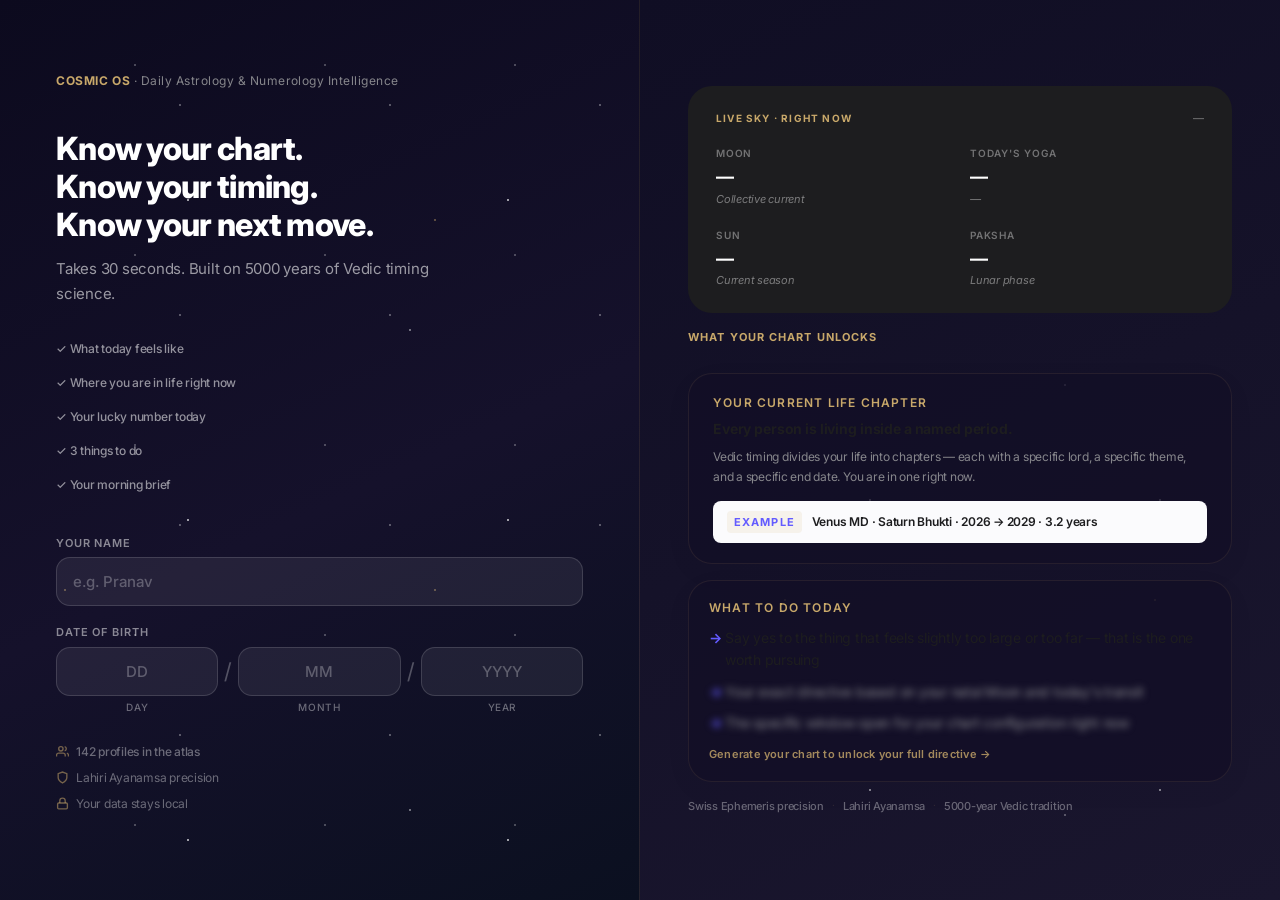
==== src/static/index.html @ 16f1bf0c "fix: KUA card fixed 280px width — prevents paragraph-driven expansion in Personality row Co-Authored" ====
<!DOCTYPE html>
<html lang="en">
<head>
    <meta charset="UTF-8">
    <meta name="viewport" content="width=device-width, initial-scale=1.0">
    <title>Cosmic OS — Vedic Intelligence</title>
    <link rel="stylesheet" href="style.css?v=7">
    <link rel="stylesheet" href="numerology-feedback.css?v=2">
    <link rel="stylesheet" href="onboarding_styles.css">
    <link href="https://fonts.googleapis.com/css2?family=Inter:wght@300;400;500;600;700;800&display=swap" rel="stylesheet">
</head>
<body>
    <!-- ── COSMIC PULSE TICKER (v2) ── -->
    <div id="cosmicPulseTicker" class="pulse-ticker hidden">
        <div class="ticker-content">
            <span class="ticker-label">Live Intelligence</span>
            <div class="ticker-bar-wrap">
                <div id="tickerProgress" class="ticker-progress" style="width: 0%"></div>
            </div>
            <span id="tickerVibe" class="ticker-vibe">Syncing...</span>
            <span class="ticker-dot">·</span>
            <span id="tickerHighlight" class="ticker-text">Loading cosmic transits...</span>
        </div>
    </div>


    <!-- ══════════════════════════════
         LANDING SCREEN
    ══════════════════════════════ -->
    <div id="landingScreen" class="landing-screen">

        <!-- Left: input panel -->
        <div class="landing-left">
            <div class="brand-mark">Cosmic OS <span class="brand-sub">· Daily Astrology & Numerology Intelligence</span></div>

            <h1 class="landing-h1">Know your chart.<br>Know your timing.<br>Know your next move.</h1>
            <p class="landing-sub">Takes 30 seconds. Built on 5000 years of Vedic timing science.</p>

            <!-- What you get -->
            <div class="feature-pills">
                <span class="pill">✓ What today feels like</span>
                <span class="pill">✓ Where you are in life right now</span>
                <span class="pill">✓ Your lucky number today</span>
                <span class="pill">✓ 3 things to do</span>
                <span class="pill">✓ Your morning brief</span>
            </div>

            <!-- Form -->
            <div class="input-stack">
                <div class="field-wrap">
                    <label class="field-label">Your name</label>
                    <input type="text" id="fullName" placeholder="e.g. Pranav" autocomplete="given-name">
                </div>

                <div class="field-wrap">
                    <label class="field-label">Date of birth</label>
                    <div class="dob-triple">
                        <div class="dob-part-wrap">
                            <input type="text" id="dobDD" class="dob-part" placeholder="DD" inputmode="numeric" maxlength="2" autocomplete="off">
                            <span class="dob-part-label">Day</span>
                        </div>
                        <span class="dob-sep">/</span>
                        <div class="dob-part-wrap">
                            <input type="text" id="dobMM" class="dob-part" placeholder="MM" inputmode="numeric" maxlength="2" autocomplete="off">
                            <span class="dob-part-label">Month</span>
                        </div>
                        <span class="dob-sep">/</span>
                        <div class="dob-part-wrap">
                            <input type="text" id="dobYYYY" class="dob-part dob-year" placeholder="YYYY" inputmode="numeric" maxlength="4" autocomplete="off">
                            <span class="dob-part-label">Year</span>
                        </div>
                    </div>
                    <input type="hidden" id="date">
                </div>

                <!-- Hidden until DOB entered -->
                <div id="precisionFields" class="hidden">
                    <div class="field-wrap">
                        <label class="field-label">Gender</label>
                        <div class="gender-toggle">
                            <button type="button" class="gender-btn active" id="genderMale" onclick="setGender('Male')">Male</button>
                            <button type="button" class="gender-btn" id="genderFemale" onclick="setGender('Female')">Female</button>
                        </div>
                        <input type="hidden" id="gender" value="Male">
                    </div>

                    <div class="field-wrap">
                        <label class="field-label">Birth city</label>
                        <input type="hidden" id="lat"><input type="hidden" id="lon"><input type="text" id="citySearch" placeholder="e.g. Mumbai, Delhi, Pune" autocomplete="off">
                        <div id="cityResults" class="city-dropdown hidden"></div>
                        
                    </div>

                    <div id="momentStep" class="moment-row">
                        <div class="field-wrap">
                            <label class="field-label">Time of birth</label>
                            <div class="dob-row">
                                <input type="text" id="timeHH" class="dob-part" placeholder="H" inputmode="numeric" maxlength="2" autocomplete="off">
                                <span class="dob-sep">:</span>
                                <input type="text" id="timeMM" class="dob-part" placeholder="MM" inputmode="numeric" maxlength="2" autocomplete="off">
                            </div>
                            <div id="ampmToggle" class="ampm-toggle hidden">
                                <button type="button" class="ampm-btn active" id="ampmAM" onclick="setAmPm('AM')">AM</button>
                                <button type="button" class="ampm-btn" id="ampmPM" onclick="setAmPm('PM')">PM</button>
                            </div>
                            <input type="hidden" id="time" value="12:00">
                            <span class="field-hint">Type hour → AM/PM appears</span>
                        </div>
                    </div>
                </div>

                <button id="generateBtn" class="cta-btn hidden">Generate My Chart →</button>
            </div>

            <div class="landing-trust">
                <span class="trust-item trust-proof">
                    <svg width="13" height="13" viewBox="0 0 24 24" fill="none" stroke="currentColor" stroke-width="2.5"><path d="M17 21v-2a4 4 0 0 0-4-4H5a4 4 0 0 0-4 4v2"/><circle cx="9" cy="7" r="4"/><path d="M23 21v-2a4 4 0 0 0-3-3.87"/><path d="M16 3.13a4 4 0 0 1 0 7.75"/></svg>
                    142 profiles in the atlas
                </span>
                <span class="trust-item">
                    <svg width="13" height="13" viewBox="0 0 24 24" fill="none" stroke="currentColor" stroke-width="2.5"><path d="M12 22s8-4 8-10V5l-8-3-8 3v7c0 6 8 10 8 10z"/></svg>
                    Lahiri Ayanamsa precision
                </span>
                <span class="trust-item">
                    <svg width="13" height="13" viewBox="0 0 24 24" fill="none" stroke="currentColor" stroke-width="2.5"><rect x="3" y="11" width="18" height="11" rx="2"/><path d="M7 11V7a5 5 0 0 1 10 0v4"/></svg>
                    Your data stays local
                </span>
            </div>
        </div>

        <!-- Right: live sky + depth preview -->
        <div class="landing-right">

            <!-- Live Sky Panel — fetched from /api/sky/today, no user input needed -->
            <div id="liveSkyPanel" class="live-sky-panel">
                <div class="live-sky-header">
                    <span class="live-sky-label">Live Sky · Right Now</span>
                    <span id="liveSkyDate" class="live-sky-date">—</span>
                </div>
                <div class="live-sky-grid">
                    <div class="sky-item">
                        <div class="sky-item-label">Moon</div>
                        <div id="skyMoon" class="sky-item-value">—</div>
                        <div class="sky-item-sub">Collective current</div>
                    </div>
                    <div class="sky-item">
                        <div class="sky-item-label">Today's Yoga</div>
                        <div id="skyYoga" class="sky-item-value">—</div>
                        <div id="skyTithi" class="sky-item-sub">—</div>
                    </div>
                    <div class="sky-item">
                        <div class="sky-item-label">Sun</div>
                        <div id="skySun" class="sky-item-value">—</div>
                        <div class="sky-item-sub">Current season</div>
                    </div>
                    <div class="sky-item">
                        <div class="sky-item-label">Paksha</div>
                        <div id="skyPaksha" class="sky-item-value">—</div>
                        <div class="sky-item-sub">Lunar phase</div>
                    </div>
                </div>
                <div id="skyRetroWrap" class="sky-retro hidden">
                    <div class="sky-retro-label">Retrograde</div>
                    <div id="skyRetroChips" class="sky-retro-chips"></div>
                </div>
            </div>

            <div class="preview-label">What your chart unlocks</div>

            <!-- Sun sign preview (revealed after date entered) -->
            <div id="sunSignPreview" class="preview-sun-card hidden"></div>

            <!-- Dasha timing urgency -->
            <div class="preview-dasha-card">
                <div class="mini-label">Your current life chapter</div>
                <div id="dashaCardTitle" class="preview-dasha-title">Every person is living inside a named period.</div>
                <p id="dashaCardBody" class="preview-dasha-body">Vedic timing divides your life into chapters — each with a specific lord, a specific theme, and a specific end date. You are in one right now.</p>
                <div id="dashaCardExample" class="preview-dasha-example">
                    <span class="dasha-ex-tag">Example</span>
                    <span class="dasha-ex-text">Venus MD · Saturn Bhukti · 2026 → 2029 · 3.2 years</span>
                </div>
                <div id="dashaCardPersonal" class="preview-dasha-personal hidden"></div>
            </div>

            <!-- What to do today teaser -->
            <div class="preview-actions-card">
                <div class="mini-label">What to do today</div>
                <ul class="preview-actions-list">
                    <li class="preview-action-item">Say yes to the thing that feels slightly too large or too far — that is the one worth pursuing</li>
                    <li class="preview-action-item blurred">Your exact directive based on your natal Moon and today's transit</li>
                    <li class="preview-action-item blurred">The specific window open for your chart configuration right now</li>
                </ul>
                <div class="preview-actions-cta">Generate your chart to unlock your full directive →</div>
            </div>

            <!-- Credential strip -->
            <div class="preview-cred-strip">
                <span class="cred-item">Swiss Ephemeris precision</span>
                <span class="cred-dot">·</span>
                <span class="cred-item">Lahiri Ayanamsa</span>
                <span class="cred-dot">·</span>
                <span class="cred-item">5000-year Vedic tradition</span>
            </div>
        </div>

        <!-- Hidden fields -->
        
        
        <input type="hidden" id="offset" value="5.5">
    </div>

    <!-- ══════════════════════════════
         RESULTS SCREEN
    ══════════════════════════════ -->
    <div id="resultsScreen" class="results-screen hidden">

    <header class="results-header">
            <div class="header-brand">Cosmic OS<span class="header-descriptor"> · Vedic Intelligence</span><span id="headerName" class="header-name-chip"></span></div>
            <nav class="tab-nav">
                <button class="tab-btn active" data-view="strategic">Today</button>
                <button class="tab-btn" data-view="technical">Full Chart</button>
                <button class="tab-btn" data-view="numerology">Numbers</button>
            </nav>
            <div class="header-right">
                <span id="headerAuthBadge" class="connected-badge hidden">
                    <svg width="12" height="12" viewBox="0 0 24 24" fill="none" stroke="currentColor" stroke-width="2.5"><polyline points="20 6 9 17 4 12"/></svg>
                    Calendar
                </span>
                <div id="authLinks" class="auth-links">
                    <a href="/auth/google/login" id="headerGoogleLink" class="auth-btn-signin">
                        <svg width="14" height="14" viewBox="0 0 24 24" fill="none" stroke="currentColor" stroke-width="2"><path d="M20 21v-2a4 4 0 0 0-4-4H8a4 4 0 0 0-4 4v2"/><circle cx="12" cy="7" r="4"/></svg>
                        Sign In
                    </a>
                </div>
                <a href="/auth/logout" id="headerLogoutBtn" class="auth-btn-signin hidden">Sign Out</a>
                  <button id="sessionResetBtn" class="auth-btn-minimal hidden" onclick="resetSession()">Clear Session</button>
                <button id="editDetailsBtn" class="auth-btn-minimal" onclick="editDetails()">Edit details</button>
                
                  <a href="/api/v2/share/cosmic-id.svg" download="Cosmic_ID.svg" class="share-btn" style="text-decoration:none; display:inline-flex; background:var(--cta); color:#fff; border-color:var(--cta);" title="Download Cosmic ID">
                      <svg width="13" height="13" viewBox="0 0 24 24" fill="none" stroke="currentColor" stroke-width="2.5"><path d="M21 15v4a2 2 0 0 1-2 2H5a2 2 0 0 1-2-2v-4"/><polyline points="7 10 12 15 17 10"/><line x1="12" y1="15" x2="12" y2="3"/></svg>
                      Cosmic ID
                  </a>
                  <button id="shareReadingBtn" class="share-btn" title="Share my reading">
                    <svg width="13" height="13" viewBox="0 0 24 24" fill="none" stroke="currentColor" stroke-width="2.5"><circle cx="18" cy="5" r="3"/><circle cx="6" cy="12" r="3"/><circle cx="18" cy="19" r="3"/><line x1="8.59" y1="13.51" x2="15.42" y2="17.49"/><line x1="15.41" y1="6.51" x2="8.59" y2="10.49"/></svg>
                    Share
                </button>
                <button id="langToggleBtn" class="lang-toggle-btn" onclick="toggleLanguage()" title="Switch to Hindi">EN | हिं</button>
                <button onclick="window.print()" class="pdf-btn-inline" title="Save as PDF">⬇ PDF</button>
            </div>
        </header>

        <!-- STRATEGIC VIEW -->
        <div id="strategicView" class="view-panel">
            <div class="panel-inner">

                <!-- GRAND SYNTHESIS — full picture in one card -->
                <div id="grandSynthesisCard" class="grand-synthesis hidden">
                    <div class="synthesis-eyebrow">Your Complete Picture</div>
                    <div id="synthesisText" class="synthesis-text">—</div>
                    <div id="synthesisChips" class="synthesis-chips"></div>
                </div>

                <!-- TODAY IN ONE LINE -->
                <div id="tldrCard" class="tldr-card hidden">
                    <div class="tldr-eyebrow">Today in one line</div>
                    <div id="tldrLine" class="tldr-line">—</div>
                    <div class="tldr-chips">
                        <span class="tldr-chip">Lucky number: <strong id="tldrLucky">—</strong></span>
                        <span class="tldr-chip">Best move: <strong id="tldrMove">—</strong></span>
                        <span class="tldr-chip">Window: <strong id="tldrWindow">—</strong></span>
                    </div>
                </div>

                <div class="hero-card">
                    <div id="luckyNumberBadge" class="lucky-number-badge hidden">
                        Lucky Number <span id="luckyNumberValue">—</span>
                    </div>
                    <div class="hero-card-label">Today's Theme</div>
                    <div id="dailyTheme" class="hero-card-title">—</div>
                    <div id="energySignature" class="hero-card-sign">—</div>
                    <p id="upliftNarrative" class="hero-card-body"></p>
                    <div id="nakshatraStrip" class="nakshatra-strip hidden">
                        <span class="nak-label">Birth Nakshatra <span class="qmark" data-tooltip="One of 27 lunar mansions in Vedic astrology. Your birth Nakshatra reveals deeper personality traits, a ruling deity, and specific themes your soul is here to work with.">?</span></span>
                        <span id="nakshatraName" class="nak-name"></span>
                        <span id="nakshatraMeta" class="nak-meta"></span>
                    </div>
                    <div id="panchangaStrip" class="panchanga-strip hidden">
                        <span class="panch-item"><span class="panch-label">Tithi <span class="qmark" data-tooltip="The lunar day in the Hindu calendar — one of 30 phases of the Moon's cycle. Each Tithi has a quality (auspicious, neutral, challenging) that affects the energy of activities done on that day.">?</span></span><span id="tithiName" class="panch-value"></span></span>
                        <span class="panch-dot">·</span>
                        <span class="panch-item"><span class="panch-label">Yoga <span class="qmark" data-tooltip="A daily combination formed by the Sun and Moon's combined longitude. 27 Yogas cycle through, each with a name and quality that influences the overall flavor of a day.">?</span></span><span id="yogaName" class="panch-value"></span></span>
                    </div>
                </div>

                <!-- High-Stakes Calendar Alert Banner -->
                <div id="highStakesBanner" class="hidden">
                    <div class="alert-banner high-risk-bg" style="border-radius:12px; border:1px solid #fecaca; margin-bottom:0">
                        <span class="banner-icon">⚡</span>
                        <div class="banner-content">
                            <div style="font-weight:700; font-size:14px; margin-bottom:4px" id="stakeBannerEvent">—</div>
                            <div style="font-size:12px; opacity:0.8" id="stakeBannerReason">—</div>
                        </div>
                        <div style="text-align:right; min-width:120px">
                            <div class="banner-action">High-Stakes</div>
                            <div style="font-size:11px; margin-top:4px" id="stakeBannerAction">—</div>
                        </div>
                    </div>
                </div>

                <!-- Morning Brief + Timing: side-by-side on desktop -->
                <div class="brief-timing-row">
                    <div id="morningBriefSection" class="hidden">
                        <div class="section-title" style="display:flex; justify-content:space-between; align-items:center;">
                            Today · Your Morning Brief
                            <span class="cal-link" onclick="window.open('/api/calendar/feed')" style="font-size: 0.7rem; cursor: pointer; color: var(--cta); font-weight: 500; font-weight:400; border-left:none; padding-left:0;">Sync to Calendar</span>
                        </div>
                        <div class="card brief-card" id="morningBriefCard"></div>
                    </div>

                    <div class="timing-col">
                        <!-- LUCKY WINDOWS (v2) -->
                        <div id="luckyWindowsSection" class="hidden">
                            <div class="section-title">This Week · Best Days to Act</div>
                            <div class="card lucky-card">
                                <div id="luckyWindowsGrid" class="lucky-grid"></div>
                                <div class="lucky-legend">
                                    <span class="leg-item"><span class="dot peak"></span> Peak Momentum</span>
                                    <span class="leg-item"><span class="dot good"></span> Favorable</span>
                                    <span class="leg-item"><span class="dot neut"></span> Neutral</span>
                                </div>
                            </div>
                        </div>

                        <!-- Business Timing Advisor -->
                        <div id="timingAdvisorSection" class="hidden">
                            <div class="section-title">This Week · When to Act</div>
                            <div class="card" id="timingOverviewCard"></div>
                        </div>
                    </div>
                </div>

                <!-- Timing action cards — full width always -->
                <div id="timingActionsGrid" class="timing-grid"></div>

                <div class="section-title">Today · Your Directives</div>
                <div class="two-col">
                    <div id="superpowerList" class="card"></div>
                    <div class="card">
                        <div class="card-label">Today's directive</div>
                        <p id="operationalPointer" class="directive-text"></p>
                        <div id="dailyActionsWrap" class="daily-actions-wrap hidden">
                            <div class="actions-label">What to do today</div>
                            <ul id="dailyActionsList" class="actions-list"></ul>
                        </div>
                    </div>
                </div>

                <div class="section-title">Life Timing · Strategic Chapter <span class="qmark tip-left" data-tooltip="Vedic Chronology (Major Chapter) spanning 6–20 years. Sub-period (Sub-Chapter) fine-tunes the operational focus. You are always under the simultaneous influence of both cycles.">?</span></div>
                <div class="card pulse-card">
                    <div class="card-label">Life Cycle · Timing Intelligence</div>
                    <div class="pulse-row">
                        <div>
                            <div id="activeDasha" class="dasha-pill"></div>
                            <div id="pulseFocus" class="pulse-focus"></div>
                        </div>
                        <div class="pulse-right">
                            <div class="kpi-label">Current focus</div>
                            <div id="targetKpi" class="kpi-value"></div>
                        </div>
                    </div>
                    <p id="pulseStrategy" class="pulse-strategy"></p>
                </div>

                <div id="cosmicScheduleSection" class="hidden">
                    <div class="section-title">Calendar · Performance Alerts</div>
                    <div id="alertList"></div>
                </div>

                <!-- REMEDIES & PROGRESS (v2) -->
                <div id="remediesSection" class="hidden">
                    <div class="section-title">Strategic Remedies & Progress Signals</div>
                    <div id="remediesGrid" class="remedies-grid"></div>
                </div>

            </div>
        </div>

    <!-- TECHNICAL VIEW -->
    <div id="technicalView" class="view-panel hidden">
        <div class="panel-inner tech-layout">

            <div class="tech-left">
                <div class="card">
                    <div class="card-label">Birth Chart · Kundali <span class="qmark" data-tooltip="Static celestial topology at birth. Houses represent operational domains (Career, Asset-accumulation, Health); Planets represent focused psychological archetypes.">?</span></div>
                    <div class="card-hint">Static celestial topology at birth. Signs modulate planetary expression; Houses define the theatre of action. Tap sign for interpretation.</div>
                    <div id="kundaliChart"></div>
                    <div class="kundali-legend">
                        <span>Su = Sun</span><span>Mo = Moon</span><span>Ma = Mars</span>
                        <span>Me = Mercury</span><span>Ju = Jupiter</span><span>Ve = Venus</span>
                        <span>Sa = Saturn</span><span>Ra = Rahu</span><span>Ke = Ketu</span>
                        <span>Lg = Rising <span class="qmark tip-right" data-tooltip="The zodiac sign rising on the eastern horizon at birth. Governs the primary identity-matrix and physical battery.">?</span></span>
                    </div>
                </div>
                <!-- Chart overview — always visible, no click needed -->
                <div class="card chart-overview-card hidden" id="chartOverviewCard">
                    <div class="card-label">Chart At a Glance</div>
                    <div id="chartOverviewContent"></div>
                </div>

            </div>

            <div class="tech-right">
                <div class="card">
                    <div class="card-label">Life Chapters — Strategic Timeline <span class="qmark tip-left" data-tooltip="Vedic Chronology (Major Chapters) spanning 6–20 years. Sub-periods (Sub-Chapters) modulate the primary energy. Tap to audit sub-cycles.">?</span></div>
                    <div class="card-hint">Vedic Chronology (Major Chapters) spanning 6–20 years. Sub-periods (Sub-Chapters) modulate the primary energy. Tap to audit sub-cycles.</div>
                    <div id="dashaTimeline"></div>
                </div>
            </div>

        </div>

        <!-- Planetary Positions + Planet Reading — full-width row below Kundali & Life Chapters -->
        <div class="tech-planet-row">
            <div class="card">
                <div class="card-label">Planetary Positions <span class="qmark" data-tooltip="Tap any planet to read its personalised interpretation. Each planet occupies a zodiac sign and a house — the combination shapes a specific area of your life.">?</span></div>
                <div class="card-hint">Tap any planet for its reading</div>
                <div id="planetGrid"></div>
            </div>
            <!-- Interpretation — updates on planet tap -->
            <div class="card interp-card" id="interpCard">
                <div class="card-label">Planet Reading <span style="font-size:10px;font-weight:400;color:var(--cta);text-transform:none;letter-spacing:0">← tap any planet above</span></div>
                <div id="techInterpretation" class="interp-placeholder">
                    Tap any planet in the grid above to see its personalised reading here.
                </div>
            </div>
        </div>

        <!-- ADVANCED ANALYSIS SECTION -->
        <div class="adv-section">
            <div class="section-title" style="margin-bottom:16px">Advanced Analysis</div>

            <!-- Yogas -->
            <div class="adv-block">
                <div class="adv-block-label">Active Yogas <span class="qmark" data-tooltip="Rare planetary combinations that give you a specific life edge — present from birth and permanent.">?</span></div>
                <div class="adv-block-hint">A Yoga is a rare planetary combination in your birth chart — like a natural talent, a stroke of luck in a specific area, or a recurring life theme. These are yours for life.</div>
                <div id="yogaCards" class="yoga-grid"></div>
            </div>

            <!-- Sade Sati + Mangal Dosha row -->
            <div class="adv-duo-row">
                <div class="card adv-condition-card">
                    <div class="card-label">Sade Sati <span class="qmark" data-tooltip="Is Saturn transiting your natal Moon? Check your status — active or not active — below.">?</span></div>
                    <div class="card-hint">A 7.5-year Saturn transit over your Moon sign — a period of pressure, restructuring, and ultimately growth. Not a curse; a crucible. Three phases: approach, peak, departure. Each phase has distinct remedies.</div>
                    <div id="sadeSatiCard"></div>
                </div>
                <div class="card adv-condition-card">
                    <div class="card-label">Mangal Dosha <span class="qmark" data-tooltip="Mars in specific houses creates heightened intensity in relationships and drive. Check if it applies to you.">?</span></div>
                    <div class="card-hint">Mars placed in houses 1, 2, 4, 7, 8, or 12 creates extra intensity in relationships and drive. Not a curse — when channelled correctly, it is a force multiplier. Cancellations apply in many charts.</div>
                    <div id="mangalDoshaCard"></div>
                </div>
            </div>

            <!-- Ashtakavarga -->
            <div class="adv-block">
                <div class="adv-block-label">Sarvashtakavarga — House Strength <span class="qmark" data-tooltip="A score (0–8) showing how much planetary support each of your 12 life houses receives. Tap a house to see what it means for you.">?</span></div>
                <div class="adv-block-hint">Your life is divided into 12 houses (career, relationships, health, wealth…). Each house gets a score 0–8 based on how many planets support it. <strong>6+ = Strong</strong> · 4–5 = Moderate · 0–3 = Weak. Most people have only 2–3 strong houses — that's normal. <strong>Tap any house cell</strong> to see exactly what the score means for your life and what to do about it.</div>
                <div id="ashtakavargaGrid" class="ashtak-grid"></div>
                <div id="ashtakNarrative" class="ashtak-narrative" style="display:none"></div>
                <div id="ashtakHouseDetail" class="ashtak-house-detail" style="display:none"></div>
            </div>

            <!-- Divisional Charts row -->
            <div class="adv-duo-row">
                <div class="card adv-condition-card">
                    <div class="card-label">D-9 · Navamsa <span class="card-tag-hint">Marriage &amp; Dharma</span> <span class="qmark" data-tooltip="Your soul chart — shows who you are at a deeper level, especially how you show up in relationships and dharma after your late 20s.">?</span></div>
                    <div class="card-hint">Each row shows where a planet sits in your Soul chart (D-9) and where it sat at birth (← Birth). A planet that shifted signs reveals how that area of life has evolved beyond your natal programming. The summary below the table is your personalized interpretation.</div>
                    <div id="navamsaCard"></div>
                </div>
                <div class="card adv-condition-card">
                    <div class="card-label">D-10 · Dasamsa <span class="card-tag-hint">Career &amp; Public Life</span> <span class="qmark" data-tooltip="Your career chart — shows the professional fields and public trajectory most aligned to your soul's purpose.">?</span></div>
                    <div class="card-hint">Each row shows where a planet sits in your Career chart (D-10) and where it sat at birth (← Birth). The shift in sign reveals how your professional expression has evolved. The summary below is your career interpretation.</div>
                    <div id="dasamsaCard"></div>
                </div>
            </div>

            <!-- Varshaphal -->
            <div class="adv-block">
                <div class="adv-block-label">Varshaphal · Solar Return <span class="qmark" data-tooltip="Your annual cosmic reset — a new chapter begins each year on your birthday when the Sun returns to its birth position.">?</span></div>
                <div class="adv-block-hint">Every year on your birthday, the Sun returns to its exact birth position — resetting the annual clock. The planetary setup at that moment sets the theme for the entire year ahead. The table below shows the year's planetary positions, lagna, and the dominant theme your year carries.</div>
                <div class="card" id="varshaphalCard"></div>
            </div>

        </div><!-- /adv-section -->

    </div>

    <!-- NUMEROLOGY VIEW -->
    <div id="numerologyView" class="view-panel hidden">
        <div class="panel-inner">

            <!-- Loading state -->
            <div id="jyLoadingState" class="jy-loading hidden">Computing your numerology profile…</div>
            <div id="jyNameRequired" class="jy-loading hidden" style="color:var(--accent)">
                Enter your name via <strong>Edit details</strong> to see your numerology profile.
            </div>

            <!-- Profile panel (auto-loads from birth details) -->
            <div id="jyProfilePanel" class="hidden">

                <!-- Numerology synthesis -->
                <div id="numSynthesisCard" class="num-synthesis hidden">
                    <div class="num-synthesis-eyebrow">Your Numbers Together</div>
                    <div id="numSynthesisText" class="num-synthesis-text">—</div>
                </div>

                <!-- Name + DOB header -->
                <div class="jy-profile-header">
                    <div class="jy-profile-name" id="jyName">—</div>
                    <div class="jy-profile-meta" id="jyMeta">—</div>
                </div>

                <!-- ── GROUP 1: Core Identity ── -->
                <div class="num-group">
                    <div class="section-title">Core Identity <span class="qmark" data-tooltip="Your foundational numbers, calculated from your birth date. They define your natural personality, instinctive drive, and the opportunities that gravitate toward you.">?</span></div>
                    <div class="section-desc">Who you are and what drives you — your most consistent, unchanging qualities.</div>
                    <div class="num-pair">
                        <div class="jy-num-card">
                            <div class="jy-num-label">Driver (Mulank) <span class="qmark" data-tooltip="Calculated from your birth day alone. Shapes your natural personality, instinctive reactions, and the energy you lead with in any situation.">?</span></div>
                            <div class="jy-num-value" id="jyMulank">—</div>
                        </div>
                        <div class="jy-num-card">
                            <div class="jy-num-label">Conductor (Bhagyank) <span class="qmark" data-tooltip="Calculated from your full birth date (DD+MM+YYYY). Governs your life path, destiny, and the kind of opportunities that naturally find you.">?</span></div>
                            <div class="jy-num-value" id="jyBhagyank">—</div>
                        </div>
                    </div>
                    <!-- Luck Numbers -->
                    <div class="section-title" style="margin-top:24px">Your Luck Numbers <span class="qmark" data-tooltip="Numbers that carry the least resistance for you in the material world. When these digits appear in dates, addresses, phone numbers, or tokens — the cosmic friction is at its lowest.">?</span></div>
                    <div class="section-desc">Your cosmic shortcuts — digits where material resistance is lowest.</div>
                    <div id="lotterySection" class="lottery-card-new" style="margin-top:8px">
                        <div class="lottery-grid-new" id="lotteryGrid"><!-- JS Injected --></div>
                    </div>
                </div>

                <!-- ── GROUP 2: Personality & Compatibility ── -->
                <div class="num-group">
                    <div class="section-title">Personality &amp; Compatibility</div>
                    <div class="section-desc">How you relate to others and the energy you carry in social and professional settings.</div>
                    <div class="jy-mid-row">
                        <!-- KUA Number -->
                        <div class="card jy-loshu-card" style="flex:0 0 280px; min-width:0; max-width:280px">
                            <div class="card-label">KUA Number <span class="qmark" data-tooltip="A Feng Shui number from your birth year and gender. Tells you your best directions for sleeping, working, and facing — and which people energies complement yours.">?</span></div>
                            <div class="jy-num-value" id="jyKua" style="font-size:36px; margin:12px 0">—</div>
                            <div id="jyKuaDesc" style="font-size:12px;line-height:1.55;color:rgba(255,255,255,0.65);margin-top:4px"></div>
                        </div>
                        <!-- DC Profile -->
                        <div class="card jy-dc-card">
                            <div class="card-label">Driver~Conductor Profile <span class="qmark" data-tooltip="The unique profile formed by your Driver + Conductor combination. Out of 81 possible profiles, each has a distinct mode, strengths, challenges, and best-fit industries.">?</span></div>
                            <div class="jy-dc-compat">
                                <span id="jyDcLabel">—</span>
                                <span class="jy-compat-badge" id="jyCompatBadge">—%</span>
                            </div>
                            <div class="jy-dc-mode" id="jyDcMode">—</div>
                            <div class="jy-dc-section-title">Industries</div>
                            <div class="jy-dc-industries" id="jyDcIndustries">—</div>
                            <div class="jy-dc-cols">
                                <div>
                                    <div class="jy-dc-section-title pros">Strengths</div>
                                    <ul class="jy-dc-list" id="jyDcPros"></ul>
                                </div>
                                <div>
                                    <div class="jy-dc-section-title cons">Challenges</div>
                                    <ul class="jy-dc-list" id="jyDcCons"></ul>
                                </div>
                            </div>
                            <button class="compat-discover-btn" onclick="document.getElementById('compatSection').scrollIntoView({behavior:'smooth'}); document.getElementById('compatSection').classList.add('compat-highlight')">
                                Compare your energy with a partner or colleague →
                            </button>
                        </div>
                    </div>
                </div>

                <!-- ── GROUP 3: Life Grid ── -->
                <div class="num-group">
                    <div class="section-title">Life Grid <span class="qmark" data-tooltip="A 3×3 magic square from ancient Chinese numerology. Each cell (1–9) maps a life domain: mental strength, relationships, creativity, discipline. Missing numbers show gaps; repeating numbers show excess.">?</span></div>
                    <div class="section-desc">A 9-cell map of your strengths and missing energies, derived from your birth digits.</div>
                    <div class="card jy-loshu-card">
                        <div class="card-label">Lo Shu Grid <span class="qmark tip-right" data-tooltip="Fill each cell with how many times that digit appears in your birth date. Missing cells (shaded) indicate life areas needing attention. Repeated cells are your natural strengths.">?</span></div>
                        <table class="jy-loshu-table" id="jyLoShuTable">
                            <tbody>
                                <tr><td></td><td></td><td></td></tr>
                                <tr><td></td><td></td><td></td></tr>
                                <tr><td></td><td></td><td></td></tr>
                            </tbody>
                        </table>
                        <div class="jy-missing-line">Missing: <span id="jyMissingNums">—</span></div>
                        <div class="jy-loshu-legend">× = times digit appears in date of birth · shaded = absent</div>
                    </div>
                    <!-- Missing Number Remedies -->
                    <div id="jyRemediesSection" class="jy-remedies-section">
                        <div class="jy-section-heading">Missing Number Remedies</div>
                        <div class="jy-remedies-row" id="jyRemediesRow"></div>
                    </div>
                </div>

                <!-- ── GROUP 4: Name Influence ── -->
                <div class="num-group">
                    <div class="section-title">Name Influence <span class="qmark" data-tooltip="Your name carries its own numerical vibration that either amplifies or softens your birth numbers. Namank is your expression number; Gift Number is the unreduced total of all name letters.">?</span></div>
                    <div class="section-desc">What your name adds or subtracts from your core number energy.</div>
                    <div class="num-pair">
                        <div class="jy-num-card">
                            <div class="jy-num-label">Name (Namank) <span class="qmark" data-tooltip="The numerological value of your full name, reduced to a single digit. Reveals how others perceive you and the energy your name projects into the world.">?</span></div>
                            <div class="jy-num-value" id="jyNamank">—</div>
                        </div>
                        <div class="jy-num-card">
                            <div class="jy-num-label">Gift Number <span class="qmark" data-tooltip="The unreduced sum of all letters in your full name. Master numbers (11, 22, 33) are kept as-is. Reveals a latent talent or amplified energy that isn't immediately obvious.">?</span></div>
                            <div class="jy-num-value" id="jyGift">—</div>
                            <div id="jyGiftHint"></div>
                            <div class="jy-num-sub">Sum of all name letters before reduction. Master numbers kept as-is.</div>
                        </div>
                    </div>
                </div>

                <!-- ── GROUP 5: Right Now ── -->
                <div class="num-group">
                    <div class="section-title">Right Now</div>
                    <div class="section-desc">Where you are in your current numerological rhythm — your active year, month, and day cycles.</div>
                    <div id="cyclesSection" class="hidden">
                        <div class="cycles-row" id="cyclesRow"></div>
                    </div>
                </div>

            </div>

            <!-- Yearly Forecast -->
            <div id="forecastSection" class="hidden" style="margin-top:32px">
                <div class="section-title" style="justify-content:space-between">
                    <span>Yearly Forecast <span class="qmark" data-tooltip="Your 12-month numerological rhythm for any year. Each month has a Personal Month number that sets the energy theme. Action months (high numbers) are for pushing; Rest months are for consolidating.">?</span></span>
                    <span style="display:flex;gap:8px;align-items:center">
                        <button class="jy-load-btn" onclick="loadForecast(-1)" style="padding:4px 12px;font-size:12px">‹ Prev</button>
                        <span id="forecastYearLabel" style="font-size:13px;font-weight:700;color:var(--gold,#C8A86A)"></span>
                        <button class="jy-load-btn" onclick="loadForecast(1)" style="padding:4px 12px;font-size:12px">Next ›</button>
                        <button class="jy-load-btn" onclick="window.print()" style="padding:4px 12px;font-size:12px" title="Print / Save as PDF">⬇ PDF</button>
                    </span>
                </div>
                <div id="forecastYearCard" style="margin-bottom:16px"></div>
                <div id="forecastGrid" class="forecast-grid"></div>
                <div id="forecastHighlights" style="margin-top:12px"></div>
            </div>

            <!-- Two-Person Compatibility -->
            <div id="compatSection" style="margin-top:32px">
                <div class="section-title">People Intelligence <span class="qmark" data-tooltip="Compare your Driver~Conductor profile with anyone. The score measures how well your core numbers complement each other — useful for partnerships, hiring, or relationships.">?</span></div>
                <div class="section-desc" style="margin-bottom:16px">Compare your energy with anyone — partners, colleagues, or anyone you choose.</div>
                
                <div class="compat-selector-v2">
                    <div class="compat-box">
                        <div class="mini-label">Person 1 (Me)</div>
                        <div id="compatPersonAContainer">
                            <span id="compatMeLabel" class="compat-me-chip">Me (Current Chart)</span>
                        </div>
                    </div>
                    
                    <div class="compat-vs-label">×</div>
                    
                    <div class="compat-box">
                        <div class="mini-label">Person 2</div>
                        <div class="compat-input-group">
                            <select id="compatPersonB" class="jy-select" onchange="toggleCustomInput(this.value)">
                                <option value="ME">Me</option>
                                <option value="CUSTOM">+ Add Someone New</option>
                                <option value="" disabled>── From Atlas ──</option>
                            </select>
                            <div id="customPersonInput" class="hidden" style="margin-top:10px">
                                <input type="text" id="customName" placeholder="Name" class="compat-field">
                                <input type="date" id="customDob" class="compat-field">
                                <select id="customGender" class="compat-field">
                                    <option value="Male">Male</option>
                                    <option value="Female">Female</option>
                                </select>
                            </div>
                        </div>
                    </div>
                </div>
                
                <div style="text-align:center; margin-top:20px">
                    <button class="cta-btn" style="width:auto; padding:12px 32px" onclick="loadCompatibilityV2()">Compare Energy →</button>
                </div>
                
                <div id="compatResult" class="hidden"></div>
            </div>

        </div>
    </div>

    </div>

    <!-- Share toast -->
    <div id="shareToast" class="share-toast hidden">Copied to clipboard</div>

    <!-- Feedback Widget -->
    <div id="feedbackWidget" class="feedback-widget hidden">
        <div class="feedback-toggle" onclick="toggleFeedback()">💬</div>
        <div class="feedback-panel hidden">
            <div class="feedback-header">
                <h3>Share Your Feedback</h3>
                <p>Help us improve your experience</p>
            </div>
            <div class="rating-stars">
                <label class="rating-label">How would you rate your experience?</label>
                <div class="stars">
                    <span class="star" data-rating="1">⭐</span>
                    <span class="star" data-rating="2">⭐</span>
                    <span class="star" data-rating="3">⭐</span>
                    <span class="star" data-rating="4">⭐</span>
                    <span class="star" data-rating="5">⭐</span>
                </div>
            </div>
            <form class="feedback-form">
                <div class="feedback-options">
                    <select id="featureUsed" required>
                        <option value="">Which feature did you use?</option>
                        <option value="strategic">Strategic Reading</option>
                        <option value="technical">Technical Chart</option>
                        <option value="numerology">Numerology</option>
                        <option value="general">General Experience</option>
                    </select>
                </div>
                <textarea id="feedbackText" placeholder="Tell us what you think..." required></textarea>
                <div class="feedback-actions">
                    <button type="button" class="btn-secondary" onclick="toggleFeedback()">Cancel</button>
                    <button type="button" class="btn-primary" onclick="submitFeedback()">Submit</button>
                </div>
            </form>
            <div id="feedbackStatus" class="feedback-status hidden"></div>
        </div>
    </div>

    <!-- ── CONSENT MODAL ── -->
    <div id="consentModal" class="consent-overlay hidden" role="dialog" aria-modal="true" aria-labelledby="consentTitle">
        <div class="consent-box">
            <div class="consent-icon">🔒</div>
            <h2 class="consent-title" id="consentTitle">Before we begin</h2>
            <p class="consent-body">
                To generate your cosmic reading, we store your <strong>birth details</strong> (date, time, city) on our secure servers. This is used solely to personalise your chart and is never sold or shared with third parties.
            </p>
            <ul class="consent-list">
                <li>Your data is encrypted and stored on Render (EU/US infrastructure)</li>
                <li>Google Calendar data is used only to generate your alerts — we do not store calendar content</li>
                <li>You can delete your data at any time by emailing <strong>privacy@cosmicos.app</strong></li>
                <li>No ads. No third-party data sharing. Ever.</li>
            </ul>
            <div class="consent-actions">
                <button class="consent-agree" onclick="acceptConsent()">I Agree — Show My Chart</button>
                <button class="consent-decline" onclick="declineConsent()">Not Now</button>
            </div>
            <div class="consent-footer">By continuing you accept our <a href="#" onclick="return false">Privacy Policy</a></div>
        </div>
    </div>

    <script src="app.js?v=11"></script>
    <script src="numerology-feedback.js?v=7"></script>
</body>
</html>
---- src/static/style.css ----
/* ── Variables ── */
:root {
    --bg:       #fbfbfd; /* Apple-inspired off-white */
    --surface:  #ffffff;
    --hero-bg:  #1d1d1f; /* Apple-inspired dark grey/black */
    --accent:   #635bff; /* PSBC accent */
    --cta:      #635bff; /* PSBC accent */
    --text:     #1d1d1f; /* Deep charcoal */
    --muted:    #86868b; /* Apple-style muted grey */
    --border:   rgba(0, 0, 0, 0.05);
    --shadow:   0 8px 32px rgba(0, 0, 0, 0.03);
    --shadow-md: 0 16px 48px rgba(0, 0, 0, 0.06);
    --radius:   24px;
    --radius-sm: 14px;
}

/* ── Reset ── */
*, *::before, *::after { box-sizing: border-box; margin: 0; padding: 0; }
body {
    font-family: 'Inter', -apple-system, BlinkMacSystemFont, "Segoe UI", Roboto, Helvetica, Arial, sans-serif;
    background: var(--bg);
    color: var(--text);
    line-height: 1.5;
    font-weight: 400;
    letter-spacing: -0.015em; /* Refined SF Pro-style tracking */
    -webkit-font-smoothing: antialiased;
    min-height: 100vh;
}

/* ── LANDING ── */
.landing-screen {
    min-height: 100vh;
    display: grid;
    grid-template-columns: 1fr 1fr;
    gap: 0;
}

.landing-left {
    display: flex;
    flex-direction: column;
    justify-content: flex-start;
    padding: 72px 56px 56px;
    border-right: 1px solid var(--border);
}

.landing-right {
    display: flex;
    flex-direction: column;
    gap: 16px;
    justify-content: center;
    padding: 48px 48px;
    background: var(--bg);
}

.brand-mark {
    font-size: 12px;
    font-weight: 700;
    letter-spacing: 0.08em;
    text-transform: uppercase;
    color: var(--accent);
    margin-bottom: 40px;
}

.brand-sub {
    font-weight: 400;
    letter-spacing: 0.04em;
    color: var(--muted);
    text-transform: none;
}

.landing-h1 {
    font-size: 32px;
    font-weight: 800;
    letter-spacing: -0.03em;
    line-height: 1.18;
    color: var(--text);
    margin-bottom: 14px;
}

.landing-sub {
    font-size: 15px;
    color: var(--muted);
    line-height: 1.65;
    margin-bottom: 28px;
    max-width: 400px;
}

/* Feature pills — informational list, not interactive */
.feature-pills {
    display: flex;
    flex-direction: column;
    gap: 6px;
    margin-bottom: 36px;
}

.pill {
    font-size: 12px;
    font-weight: 500;
    color: var(--muted);
    background: transparent;
    border: none;
    border-radius: 20px;
    padding: 5px 0;
    cursor: default;
    pointer-events: none;
}
.pill-ex {
    color: var(--muted);
    font-weight: 400;
}

/* TL;DR card */
.tldr-card {
    background: var(--cta);
    color: #fff;
    border-radius: var(--radius);
    padding: 20px 24px;
    margin-bottom: 20px;
}
.tldr-eyebrow {
    font-size: 10px;
    font-weight: 700;
    letter-spacing: 0.1em;
    text-transform: uppercase;
    opacity: 0.7;
    margin-bottom: 6px;
}
.tldr-line {
    font-size: 18px;
    font-weight: 700;
    line-height: 1.35;
    margin-bottom: 14px;
}
.tldr-chips {
    display: flex;
    flex-wrap: wrap;
    gap: 8px;
}
.tldr-chip {
    font-size: 12px;
    font-weight: 400;
    background: rgba(255,255,255,0.15);
    border-radius: 20px;
    padding: 4px 12px;
}
.tldr-chip strong {
    font-weight: 700;
}

/* Input stack */
.input-stack {
    display: flex;
    flex-direction: column;
    gap: 18px;
    margin-bottom: 28px;
}

.field-wrap {
    position: relative;
    display: flex;
    flex-direction: column;
    gap: 6px;
}

.field-label {
    font-size: 11px;
    font-weight: 600;
    letter-spacing: 0.08em;
    text-transform: uppercase;
    color: var(--muted);
}

.field-wrap input[type="text"],
.field-wrap input[type="date"],
.field-wrap input[type="time"] {
    width: 100%;
    padding: 14px 16px;
    font-size: 15px;
    font-weight: 500;
    color: var(--text);
    background: var(--surface);
    border: 1px solid var(--border);
    border-radius: var(--radius-sm);
    outline: none;
    transition: border-color 0.2s, box-shadow 0.2s;
    font-family: inherit;
}

.field-wrap input:focus {
    border-color: var(--accent);
    box-shadow: 0 0 0 3px rgba(200, 168, 106, 0.20);
}

.field-hint {
    font-size: 11px;
    color: var(--muted);
    margin-top: 2px;
}

.moment-row {
    display: grid;
    grid-template-columns: 1fr 1fr;
    gap: 16px;
}

/* ── DOB triple input ── */
.dob-triple {
    display: flex;
    align-items: flex-start;
    gap: 6px;
}
.dob-sep {
    font-size: 22px;
    color: var(--muted);
    line-height: 48px;
    user-select: none;
}
.dob-part-wrap {
    display: flex;
    flex-direction: column;
    align-items: center;
    gap: 4px;
}
.dob-part {
    width: 64px;
    padding: 12px 0;
    font-size: 20px;
    font-weight: 600;
    color: var(--text);
    background: var(--surface);
    border: 1px solid var(--border);
    border-radius: var(--radius-sm);
    outline: none;
    text-align: center;
    transition: border-color 0.2s, box-shadow 0.2s;
    font-family: inherit;
    -moz-appearance: textfield;
}
.dob-part::-webkit-inner-spin-button,
.dob-part::-webkit-outer-spin-button { -webkit-appearance: none; }
.dob-part:focus {
    border-color: var(--accent);
    box-shadow: 0 0 0 3px rgba(200, 168, 106, 0.20);
}
.dob-year {
    width: 90px;
}
.dob-part-label {
    font-size: 10px;
    font-weight: 500;
    color: var(--muted);
    letter-spacing: 0.06em;
    text-transform: uppercase;
}

/* ── Chart Motif (Instant Recognition) ── */
.chart-motif-wrap {
    display: flex;
    justify-content: center;
    margin-bottom: 24px;
    perspective: 1000px;
}

.chart-motif {
    position: relative;
    width: 200px;
    height: 200px;
    border-radius: 50%;
    background: var(--surface);
    border: 1px solid var(--border);
    box-shadow: var(--shadow-md);
    display: flex;
    align-items: center;
    justify-content: center;
    animation: rotateSlow 60s linear infinite;
}

@keyframes rotateSlow {
    from { transform: rotate(0deg); }
    to { transform: rotate(360deg); }
}

.motif-circle {
    position: absolute;
    border: 1px solid rgba(0, 102, 204, 0.1);
    border-radius: 50%;
}
.motif-circle.outer { width: 85%; height: 85%; }
.motif-circle.inner { width: 50%; height: 50%; }

.motif-line {
    position: absolute;
    background: rgba(0, 102, 204, 0.05);
}
.motif-line.vertical { width: 1px; height: 100%; left: 50%; }
.motif-line.horizontal { width: 100%; height: 1px; top: 50%; }
.motif-line.diag1 { width: 1px; height: 100%; left: 50%; transform: rotate(45deg); }
.motif-line.diag2 { width: 1px; height: 100%; left: 50%; transform: rotate(-45deg); }

.motif-planet {
    position: absolute;
    width: 24px;
    height: 24px;
    background: var(--cta);
    color: #fff;
    border-radius: 50%;
    display: flex;
    align-items: center;
    justify-content: center;
    font-size: 10px;
    font-weight: 700;
    box-shadow: 0 2px 8px rgba(99, 91, 255, 0.3);
}

.motif-planet.p1 { top: 15%; left: 20%; }
.motif-planet.p2 { top: 70%; left: 15%; }
.motif-planet.p3 { top: 40%; right: 10%; }
.motif-planet.p4 { bottom: 15%; right: 25%; }

.card-hint {
    font-size: 12px;
    color: var(--muted);
    margin-bottom: 12px;
    margin-top: -8px;
}

.cta-btn {
    width: 100%;
    padding: 16px;
    background: var(--cta);
    color: #fff;
    border: none;
    border-radius: var(--radius-sm);
    font-size: 15px;
    font-weight: 600;
    font-family: inherit;
    cursor: pointer;
    transition: opacity 0.2s, transform 0.15s;
    letter-spacing: -0.01em;
}

.cta-btn:hover { opacity: 0.88; transform: translateY(-1px); }
.cta-btn:disabled { opacity: 0.5; transform: none; cursor: default; }

/* City dropdown */
.city-dropdown {
    position: absolute;
    top: calc(100% + 4px);
    left: 0; right: 0;
    background: var(--surface);
    border: 1px solid var(--border);
    border-radius: var(--radius-sm);
    box-shadow: var(--shadow-md);
    z-index: 50;
    overflow: hidden;
}

.city-item {
    padding: 12px 16px;
    font-size: 14px;
    cursor: pointer;
    color: var(--text);
    transition: background 0.15s;
}

.city-item:hover { background: var(--bg); }

/* Trust row */
.landing-trust {
    display: flex;
    flex-direction: column;
    gap: 8px;
}

.trust-item {
    display: inline-flex;
    align-items: center;
    gap: 7px;
    font-size: 12px;
    color: var(--muted);
}

/* Preview panel */
.preview-label {
    font-size: 11px;
    font-weight: 600;
    letter-spacing: 0.1em;
    text-transform: uppercase;
    color: var(--muted);
    margin-bottom: 12px;
}

/* ── Depth reveal card ── */
.preview-depth-card {
    background: var(--hero-bg);
    border-radius: var(--radius);
    padding: 24px 28px;
    color: #fff;
    position: relative;
    overflow: hidden;
}

.preview-card-tag {
    font-size: 10px;
    font-weight: 600;
    letter-spacing: 0.12em;
    text-transform: uppercase;
    color: var(--accent);
    margin-bottom: 12px;
}

.preview-quote {
    font-size: 15px;
    line-height: 1.7;
    font-weight: 400;
    color: rgba(255,255,255,0.90);
    font-style: italic;
    margin-bottom: 10px;
}

.preview-quote-source {
    font-size: 11px;
    font-weight: 600;
    letter-spacing: 0.06em;
    color: var(--accent);
    margin-bottom: 16px;
}

.preview-locked-body {
    display: flex;
    flex-direction: column;
    gap: 8px;
    margin-bottom: 0;
}

.preview-locked-line {
    height: 10px;
    background: rgba(255,255,255,0.10);
    border-radius: 4px;
}

.preview-locked-line.short {
    width: 60%;
}

/* ── Real-sentence locked body (Phase 4) ── */
.preview-locked-text {
    font-size: 12.5px;
    line-height: 1.6;
    color: rgba(255,255,255,0.75);
    filter: blur(3.5px);
    user-select: none;
    pointer-events: none;
}

.preview-locked-text.short {
    width: 70%;
}

.preview-fade-overlay {
    position: absolute;
    bottom: 0; left: 0; right: 0;
    height: 80px;
    background: linear-gradient(to bottom, transparent, var(--hero-bg));
    display: flex;
    align-items: flex-end;
    justify-content: center;
    padding-bottom: 10px;
    z-index: 2;
}

.preview-locked-hint {
    font-size: 11px;
    font-weight: 600;
    color: var(--accent);
    letter-spacing: 0.04em;
}

/* ── Sun sign preview card (progressive reveal) ── */
.preview-sun-card {
    background: var(--surface);
    border: 1px solid var(--border);
    border-radius: var(--radius);
    padding: 20px 24px;
    box-shadow: var(--shadow);
    animation: fadeSlideIn 0.4s ease;
}

@keyframes fadeSlideIn {
    from { opacity: 0; transform: translateY(8px); }
    to   { opacity: 1; transform: translateY(0); }
}

.preview-sun-tag {
    font-size: 10px;
    font-weight: 700;
    letter-spacing: 0.1em;
    text-transform: uppercase;
    color: var(--accent);
    margin-bottom: 10px;
}

.preview-sun-text {
    font-size: 14px;
    line-height: 1.65;
    color: var(--text);
    margin: 0 0 10px;
}

.preview-sun-note {
    font-size: 10px;
    color: var(--muted);
    font-style: italic;
}

/* ── Dasha timing card ── */
.preview-dasha-card {
    background: var(--surface);
    border: 1px solid var(--border);
    border-radius: var(--radius);
    padding: 20px 24px;
    box-shadow: var(--shadow);
}

.preview-dasha-title {
    font-size: 14px;
    font-weight: 700;
    color: var(--text);
    margin-bottom: 8px;
    letter-spacing: -0.01em;
}

.preview-dasha-body {
    font-size: 12px;
    line-height: 1.65;
    color: var(--muted);
    margin-bottom: 14px;
}

.preview-dasha-example {
    display: flex;
    align-items: center;
    gap: 10px;
    background: var(--bg);
    border-radius: 8px;
    padding: 10px 14px;
}

.dasha-ex-tag {
    font-size: 9px;
    font-weight: 700;
    letter-spacing: 0.10em;
    text-transform: uppercase;
    color: var(--accent);
    background: rgba(200,168,106,0.12);
    padding: 3px 7px;
    border-radius: 4px;
    white-space: nowrap;
}

.dasha-ex-text {
    font-size: 12px;
    font-weight: 600;
    color: var(--text);
}

/* ── Credential strip ── */
.preview-cred-strip {
    display: flex;
    align-items: center;
    gap: 8px;
    flex-wrap: wrap;
}

.cred-item {
    font-size: 11px;
    color: var(--muted);
    font-weight: 500;
}

.cred-dot {
    font-size: 10px;
    color: var(--muted);
    opacity: 0.4;
}

/* Keep mini-label for technical view usage */
.mini-label {
    font-size: 10px;
    font-weight: 600;
    letter-spacing: 0.1em;
    text-transform: uppercase;
    color: var(--muted);
    margin-bottom: 6px;
}

.connected-badge {
    display: inline-flex;
    align-items: center;
    gap: 5px;
    font-size: 12px;
    font-weight: 600;
    color: #22c55e;
}

/* ── RESULTS SCREEN ── */
.results-screen {
    min-height: 100vh;
    display: flex;
    flex-direction: column;
}

/* Header */
.results-header {
    position: sticky;
    top: 0;
    z-index: 100;
    background: rgba(255, 255, 255, 0.72);
    backdrop-filter: blur(12px);
    -webkit-backdrop-filter: blur(12px);
    border-bottom: 1px solid var(--border);
    display: flex;
    align-items: center;
    gap: 32px;
    padding: 0 32px;
    height: 56px;
}

.header-brand {
    font-size: 13px;
    font-weight: 700;
    letter-spacing: -0.01em;
    color: var(--text);
    flex-shrink: 0;
}

.tab-nav {
    display: flex;
    align-items: center;
    gap: 2px;
    flex: 1;
}

.tab-btn {
    padding: 6px 14px;
    border: none;
    background: transparent;
    font-size: 13px;
    font-weight: 500;
    font-family: inherit;
    color: var(--muted);
    border-radius: 6px;
    cursor: pointer;
    transition: background 0.15s, color 0.15s;
}

.tab-btn:hover { background: rgba(0,0,0,0.04); color: var(--text); }
.tab-btn.active { background: var(--surface); color: var(--text); font-weight: 600; box-shadow: var(--shadow); }

.header-right {
    display: flex;
    align-items: center;
    gap: 12px;
    flex-shrink: 0;
}

.connect-link-sm {
    font-size: 12px;
    font-weight: 500;
    color: var(--muted);
    text-decoration: none;
    transition: color 0.2s;
}
.connect-link-sm:hover { color: var(--text); }

.auth-btn-signin {
    display: inline-flex;
    align-items: center;
    gap: 5px;
    font-size: 13px;
    font-weight: 600;
    color: #fff;
    background: var(--accent);
    border: none;
    border-radius: 8px;
    padding: 6px 14px;
    text-decoration: none;
    cursor: pointer;
    transition: opacity 0.2s;
}
.auth-btn-signin:hover { opacity: 0.85; }

.pdf-btn-inline {
    font-size: 12px;
    font-weight: 500;
    color: var(--muted);
    background: none;
    border: 1px solid var(--border);
    border-radius: 6px;
    padding: 4px 12px;
    cursor: pointer;
    transition: color 0.2s, border-color 0.2s;
}
.pdf-btn-inline:hover { color: var(--text); border-color: var(--text); }

.jy-num-hint {
    display: inline-block;
    font-size: 11px;
    font-weight: 600;
    color: var(--gold, #C8A86A);
    letter-spacing: .04em;
    margin-top: 2px;
}
.jy-num-sub {
    font-size: 10px;
    color: var(--muted);
    margin-top: 4px;
    line-height: 1.4;
}
.jy-num-desc {
    font-size: 12px;
    color: var(--muted);
    line-height: 1.5;
    margin-top: 8px;
    padding-top: 8px;
    border-top: 1px solid var(--border);
}

/* ── VIEW PANELS ── */
.view-panel { flex: 1; }
.panel-inner {
    max-width: 1100px;
    margin: 0 auto;
    padding: 32px 24px 96px;
    display: flex;
    flex-direction: column;
    gap: 28px;
}

/* Morning Brief + Timing: stacked on mobile, side-by-side on desktop */
.brief-timing-row {
    display: flex;
    flex-direction: column;
    gap: 28px;
}
.timing-col {
    display: flex;
    flex-direction: column;
    gap: 28px;
}
@media (min-width: 900px) {
    .brief-timing-row {
        flex-direction: row;
        align-items: flex-start;
    }
    .brief-timing-row > #morningBriefSection { flex: 1.1; }
    .brief-timing-row > .timing-col         { flex: 0.9; min-width: 0; }
}

/* ── CARDS ── */
.card {
    background: var(--surface);
    border: 1px solid var(--border);
    border-radius: var(--radius);
    padding: 24px;
    box-shadow: var(--shadow);
}

.card-label {
    font-size: 11px;
    font-weight: 600;
    letter-spacing: 0.1em;
    text-transform: uppercase;
    color: var(--muted);
    margin-bottom: 16px;
}
.card-tag-hint {
    font-size: 10px;
    font-weight: 500;
    letter-spacing: 0;
    text-transform: none;
    color: var(--accent);
    background: rgba(99, 91, 255, 0.08);
    border-radius: 4px;
    padding: 1px 6px;
    margin-left: 6px;
    vertical-align: middle;
}

/* ── HERO CARD ── */
.hero-card {
    background: var(--hero-bg);
    border-radius: var(--radius);
    padding: 32px;
    color: #fff;
    position: relative;
}

.lucky-number-badge {
    position: absolute;
    top: 24px;
    right: 24px;
    background: rgba(200,168,106,0.12);
    border: 1px solid rgba(200,168,106,0.25);
    color: #C8A86A;
    padding: 6px 12px;
    border-radius: 20px;
    font-size: 11px;
    font-weight: 700;
    text-transform: uppercase;
    letter-spacing: 0.05em;
    display: flex;
    align-items: center;
    gap: 8px;
    box-shadow: 0 4px 12px rgba(0,0,0,0.2);
}

.lucky-number-badge span {
    background: #C8A86A;
    color: #0C0A1E;
    width: 20px;
    height: 20px;
    display: flex;
    align-items: center;
    justify-content: center;
    border-radius: 50%;
    font-size: 12px;
    font-weight: 800;
}

.hero-card-label {
    font-size: 11px;
    font-weight: 600;
    letter-spacing: 0.1em;
    text-transform: uppercase;
    color: rgba(255,255,255,0.45);
    margin-bottom: 12px;
}

.hero-card-title {
    font-size: 36px;
    font-weight: 800;
    letter-spacing: -0.03em;
    line-height: 1.1;
    margin-bottom: 6px;
}

.hero-card-sub {
    font-size: 15px;
    color: var(--accent);
    font-weight: 500;
    margin-bottom: 16px;
}

.hero-card-body {
    font-size: 14px;
    line-height: 1.7;
    color: rgba(255,255,255,0.65);
}

/* ── TWO COLUMN ── */
.two-col {
    display: grid;
    grid-template-columns: 1fr 1fr;
    gap: 20px;
}

/* Superpowers */
.power-item { margin-bottom: 20px; }
.power-item:last-child { margin-bottom: 0; }

.power-title {
    font-size: 14px;
    font-weight: 700;
    color: var(--text);
    margin-bottom: 4px;
}

.power-desc {
    font-size: 13px;
    color: var(--muted);
    line-height: 1.6;
}

/* Directive */
.directive-text {
    font-size: 14px;
    line-height: 1.7;
    color: var(--text);
}

/* ── BUSINESS PULSE ── */
.pulse-card {
    border-left: 4px solid var(--cta);
    padding-left: 28px;
}

.pulse-row {
    display: flex;
    justify-content: space-between;
    align-items: flex-start;
    margin-bottom: 16px;
}

.dasha-pill {
    display: inline-block;
    padding: 4px 10px;
    background: rgba(200, 168, 106, 0.12);
    color: var(--accent);
    font-size: 11px;
    font-weight: 700;
    letter-spacing: 0.05em;
    border-radius: 20px;
    margin-bottom: 10px;
}

.pulse-focus {
    font-size: 22px;
    font-weight: 700;
    letter-spacing: -0.02em;
    color: var(--text);
}

.pulse-right { text-align: right; }

.kpi-label {
    font-size: 11px;
    font-weight: 600;
    letter-spacing: 0.08em;
    text-transform: uppercase;
    color: var(--muted);
    margin-bottom: 4px;
}

.kpi-value {
    font-size: 15px;
    font-weight: 700;
    color: var(--accent);
}

.pulse-strategy {
    font-size: 13px;
    color: var(--muted);
    line-height: 1.7;
}

/* ── ALERTS ── */
.section-label {
    font-size: 11px;
    font-weight: 600;
    letter-spacing: 0.1em;
    text-transform: uppercase;
    color: var(--muted);
    margin-bottom: 12px;
}

.alert-card {
    background: var(--surface);
    border: 1px solid var(--border);
    border-radius: var(--radius);
    padding: 20px 24px;
    margin-bottom: 12px;
    box-shadow: var(--shadow);
}

.alert-event { font-size: 14px; font-weight: 600; margin-bottom: 6px; }
.alert-reason { font-size: 13px; color: var(--muted); margin-bottom: 8px; line-height: 1.6; }
.alert-action { font-size: 13px; font-weight: 600; color: var(--accent); }
.risk-high { color: #ef4444; }
.risk-low  { color: #22c55e; }
.risk-mod  { color: #f59e0b; }

/* ── TECHNICAL VIEW ── */
.tech-layout {
    flex-direction: row !important;
    align-items: flex-start;
    gap: 20px;
}

.tech-left { width: 400px; flex-shrink: 0; }
.tech-right { flex: 1; display: flex; flex-direction: column; gap: 20px; }
.tech-planet-row { display: flex; flex-direction: row; gap: 20px; margin-top: 20px; }
.tech-planet-row > .card { flex: 1; min-width: 0; }

/* Planet grid */
.planet-row {
    display: flex;
    justify-content: space-between;
    align-items: center;
    padding: 12px 0;
    border-bottom: 1px solid var(--border);
    cursor: pointer;
    transition: background 0.12s;
    border-radius: 6px;
    margin: 0 -8px;
    padding-left: 8px;
    padding-right: 8px;
}

.planet-row:last-child { border-bottom: none; }
.planet-row:hover { background: var(--bg); }
.planet-row.selected { background: rgba(99,91,255,0.06); }

.planet-name {
    font-size: 14px;
    font-weight: 600;
    color: var(--text);
}

.planet-pos {
    font-size: 13px;
    color: var(--muted);
    text-align: right;
}

.retro-badge {
    font-size: 10px;
    font-weight: 700;
    color: #f59e0b;
    background: rgba(245,158,11,0.12);
    padding: 2px 6px;
    border-radius: 4px;
    margin-left: 4px;
}

/* Interpretation card */
.interp-card { min-height: 200px; }

.interp-placeholder {
    font-size: 14px;
    color: var(--muted);
    padding: 24px 0;
}

.interp-planet-name {
    font-size: 20px;
    font-weight: 700;
    letter-spacing: -0.02em;
    margin-bottom: 4px;
}

.interp-placement {
    font-size: 13px;
    color: var(--accent);
    font-weight: 500;
    margin-bottom: 16px;
}

.interp-body {
    font-size: 14px;
    line-height: 1.75;
    color: var(--text);
    margin-bottom: 16px;
}

.interp-meta {
    display: flex;
    gap: 10px;
    flex-wrap: wrap;
}

.interp-tag {
    font-size: 11px;
    font-weight: 600;
    padding: 4px 10px;
    border-radius: 20px;
    background: var(--bg);
    color: var(--muted);
    letter-spacing: 0.04em;
}

.interp-tag.direct { color: #22c55e; background: rgba(34,197,94,0.1); }
.interp-tag.retro  { color: #f59e0b; background: rgba(245,158,11,0.1); }

/* Dasha timeline */
.dasha-md-item {
    margin-bottom: 10px;
    border: 1px solid var(--border);
    border-radius: var(--radius-sm);
    overflow: hidden;
}

.dasha-md-header {
    display: flex;
    justify-content: space-between;
    align-items: center;
    padding: 12px 16px;
    cursor: pointer;
    background: var(--surface);
    transition: background 0.15s;
}

.dasha-md-header:hover { background: var(--bg); }

.dasha-md-header.active { background: rgba(99,91,255,0.06); }

.md-lord {
    font-size: 14px;
    font-weight: 600;
}

.md-header-right {
    display: flex;
    align-items: center;
    gap: 10px;
}

.md-dates {
    font-size: 11px;
    color: var(--muted);
}

.md-toggle {
    font-size: 10px;
    color: var(--muted);
    user-select: none;
}

.bhukti-grid {
    display: grid;
    grid-template-columns: repeat(3, 1fr);
    border-top: 1px solid var(--border);
    background: var(--bg);
}

.bhukti-cell {
    padding: 10px 8px;
    text-align: center;
    font-size: 11px;
    font-weight: 600;
    color: var(--muted);
    border-right: 1px solid var(--border);
    border-bottom: 1px solid var(--border);
    cursor: pointer;
    transition: background 0.12s;
}

.bhukti-cell:nth-child(3n) { border-right: none; }
.bhukti-cell:hover { background: var(--surface); color: var(--text); }

.bhukti-cell.active-ad {
    background: var(--accent);
    color: #fff;
}

.bhukti-cell .ad-dates {
    display: block;
    font-weight: 400;
    font-size: 10px;
    margin-top: 2px;
    opacity: 0.7;
}

/* ── Nakshatra strip (inside hero card) ── */
.nakshatra-strip {
    display: flex;
    align-items: center;
    gap: 10px;
    margin-top: 16px;
    padding-top: 14px;
    border-top: 1px solid rgba(255,255,255,0.10);
    flex-wrap: wrap;
}

.nak-label {
    font-size: 10px;
    font-weight: 700;
    letter-spacing: 0.08em;
    text-transform: uppercase;
    color: rgba(255,255,255,0.45);
}

.nak-name {
    font-size: 13px;
    font-weight: 700;
    color: #fff;
    letter-spacing: -0.01em;
}

.nak-meta {
    font-size: 11px;
    color: rgba(255,255,255,0.50);
}

/* ── Panchanga strip (Strategic View, below nakshatra strip) ── */
.panchanga-strip {
    display: flex;
    align-items: center;
    gap: 8px;
    margin-top: 10px;
    flex-wrap: wrap;
}

.panch-item {
    display: flex;
    align-items: center;
    gap: 5px;
}

.panch-label {
    font-size: 10px;
    font-weight: 700;
    letter-spacing: 0.08em;
    text-transform: uppercase;
    color: rgba(255,255,255,0.40);
}

.panch-value {
    font-size: 12px;
    font-weight: 600;
    color: rgba(255,255,255,0.80);
}

.panch-dot {
    font-size: 10px;
    color: rgba(255,255,255,0.25);
}

/* ── Nakshatra mini-card (Technical View, below Moon row) ── */
.nak-mini-card {
    background: rgba(200, 168, 106, 0.08);
    border: 1px solid rgba(200, 168, 106, 0.25);
    border-radius: 10px;
    padding: 12px 14px;
    margin: 2px 0 8px;
}

.nak-mini-name {
    font-size: 11px;
    font-weight: 700;
    letter-spacing: 0.06em;
    text-transform: uppercase;
    color: var(--accent);
    margin-bottom: 3px;
}

.nak-mini-meta {
    font-size: 10px;
    color: var(--muted);
    margin-bottom: 8px;
}

.nak-mini-body {
    font-size: 12px;
    line-height: 1.6;
    color: var(--text);
    margin: 0;
}

/* ── Header name chip ── */
.header-name-chip {
    font-size: 11px;
    font-weight: 600;
    color: var(--muted);
    margin-left: 10px;
    letter-spacing: 0.01em;
}

/* ── Today's actions ── */
.daily-actions-wrap {
    margin-top: 18px;
    padding-top: 16px;
    border-top: 1px solid var(--border);
}

.actions-label {
    font-size: 10px;
    font-weight: 700;
    letter-spacing: 0.08em;
    text-transform: uppercase;
    color: var(--muted);
    margin-bottom: 10px;
}

.actions-list {
    list-style: none;
    display: flex;
    flex-direction: column;
    gap: 10px;
}

.actions-list li {
    font-size: 13.5px;
    line-height: 1.6;
    color: var(--text);
    padding-left: 18px;
    position: relative;
}

.actions-list li::before {
    content: "→";
    position: absolute;
    left: 0;
    color: var(--accent);
    font-weight: 700;
}

/* ── Rich dasha interpretation ── */
.interp-section-label {
    font-size: 10px;
    font-weight: 700;
    letter-spacing: 0.08em;
    text-transform: uppercase;
    color: var(--muted);
    margin: 18px 0 8px;
}

.interp-section-label:first-of-type { margin-top: 16px; }

.interp-bullet-list {
    list-style: none;
    display: flex;
    flex-direction: column;
    gap: 8px;
    margin-bottom: 4px;
}

.interp-bullet-list li {
    font-size: 13.5px;
    line-height: 1.6;
    color: var(--text);
    padding-left: 18px;
    position: relative;
}

.interp-bullet-list li::before {
    content: "→";
    position: absolute;
    left: 0;
    color: var(--accent);
    font-weight: 700;
}

.interp-bullet-list.remedy-list li::before {
    content: "·";
    font-size: 20px;
    line-height: 1;
    top: 1px;
    color: #22c55e;
}

/* ── Brand descriptor in results header ── */
.header-descriptor {
    font-size: 12px;
    font-weight: 400;
    color: var(--muted);
    letter-spacing: 0.03em;
}

/* ── What to do today teaser card ── */
.preview-actions-card {
    background: var(--surface);
    border: 1px solid var(--border);
    border-radius: var(--radius);
    padding: 18px 20px;
    box-shadow: var(--shadow);
}

.preview-actions-list {
    list-style: none;
    display: flex;
    flex-direction: column;
    gap: 10px;
    margin: 10px 0 12px;
}

.preview-action-item {
    font-size: 13px;
    line-height: 1.55;
    color: var(--text);
    padding-left: 16px;
    position: relative;
}

.preview-action-item::before {
    content: "→";
    position: absolute;
    left: 0;
    color: var(--accent);
    font-weight: 700;
}

.preview-action-item.blurred {
    filter: blur(3.5px);
    user-select: none;
    pointer-events: none;
    color: var(--muted);
}

.preview-actions-cta {
    font-size: 11px;
    font-weight: 600;
    color: var(--accent);
    letter-spacing: 0.02em;
}

/* ── Social proof trust item ── */
.trust-proof {
    color: var(--accent);
    font-weight: 500;
}

/* ── Dasha card personalisation ── */
.preview-dasha-personal {
    margin-top: 12px;
}

.dasha-urgency {
    display: block;
    font-size: 12px;
    font-weight: 600;
    color: var(--accent);
    letter-spacing: 0.01em;
    line-height: 1.5;
}

/* ── Share button ── */
.share-btn {
    display: inline-flex;
    align-items: center;
    gap: 5px;
    background: transparent;
    border: 1px solid var(--border);
    border-radius: 6px;
    color: var(--muted);
    cursor: pointer;
    font-family: inherit;
    font-size: 12px;
    font-weight: 500;
    padding: 5px 10px;
    transition: color 0.15s, border-color 0.15s;
}

.share-btn:hover {
    color: var(--accent);
    border-color: var(--accent);
}

/* ── Share toast ── */
.share-toast {
    position: fixed;
    bottom: 28px;
    left: 50%;
    transform: translateX(-50%);
    background: var(--hero-bg);
    color: #fff;
    font-size: 13px;
    font-weight: 500;
    padding: 10px 20px;
    border-radius: 8px;
    z-index: 9999;
    animation: fadeSlideIn 0.25s ease;
    pointer-events: none;
}

/* ── Consent Modal ── */
.consent-overlay {
    position: fixed;
    inset: 0;
    background: rgba(0,0,0,0.65);
    z-index: 9998;
    display: flex;
    align-items: center;
    justify-content: center;
    padding: 20px;
    backdrop-filter: blur(4px);
}

.consent-box {
    background: #15112B;
    border: 1px solid rgba(200,168,106,0.25);
    border-radius: 20px;
    padding: 32px 28px 24px;
    max-width: 440px;
    width: 100%;
    text-align: center;
    box-shadow: 0 24px 80px rgba(0,0,0,0.55);
}

.consent-icon { font-size: 32px; margin-bottom: 12px; }

.consent-title {
    font-size: 20px;
    font-weight: 700;
    color: rgba(255,255,255,0.92);
    margin-bottom: 12px;
    letter-spacing: -0.02em;
}

.consent-body {
    font-size: 14px;
    line-height: 1.6;
    color: rgba(255,255,255,0.65);
    margin-bottom: 16px;
    text-align: left;
}

.consent-list {
    text-align: left;
    list-style: none;
    padding: 0;
    margin: 0 0 24px;
    display: flex;
    flex-direction: column;
    gap: 8px;
}

.consent-list li {
    font-size: 13px;
    color: rgba(255,255,255,0.55);
    padding-left: 18px;
    position: relative;
    line-height: 1.5;
}

.consent-list li::before {
    content: '✓';
    position: absolute;
    left: 0;
    color: #C8A86A;
    font-weight: 700;
}

.consent-actions {
    display: flex;
    flex-direction: column;
    gap: 10px;
    margin-bottom: 14px;
}

.consent-agree {
    background: #C8A86A;
    color: #0C0A1E;
    border: none;
    border-radius: 10px;
    padding: 14px 20px;
    font-size: 15px;
    font-weight: 700;
    cursor: pointer;
    font-family: inherit;
    transition: opacity 0.2s;
}
.consent-agree:hover { opacity: 0.88; }

.consent-decline {
    background: transparent;
    color: rgba(255,255,255,0.40);
    border: 1px solid rgba(255,255,255,0.12);
    border-radius: 10px;
    padding: 10px 20px;
    font-size: 13px;
    font-weight: 500;
    cursor: pointer;
    font-family: inherit;
    transition: color 0.2s;
}
.consent-decline:hover { color: rgba(255,255,255,0.65); }

.consent-footer {
    font-size: 11px;
    color: rgba(255,255,255,0.25);
}
.consent-footer a { color: rgba(200,168,106,0.6); text-decoration: underline; }

/* ── Utilities ── */
.hidden { display: none !important; }

/* ─── Personal Cycles (#8) ───────────────────────────────── */
.cycles-row {
    display: flex;
    gap: 16px;
    flex-wrap: wrap;
    margin-bottom: 8px;
}
.cycle-card {
    flex: 1;
    min-width: 180px;
    background: var(--surface);
    border: 1px solid var(--border);
    border-radius: var(--radius-sm);
    padding: 20px 18px;
    box-shadow: var(--shadow);
}
.cycle-label {
    font-size: 11px;
    font-weight: 700;
    text-transform: uppercase;
    letter-spacing: 0.06em;
    color: var(--muted);
    margin-bottom: 8px;
}
.cycle-number {
    font-size: 48px;
    font-weight: 800;
    color: var(--accent);
    line-height: 1;
    margin-bottom: 4px;
}
.cycle-theme {
    font-size: 16px;
    font-weight: 700;
    color: var(--text);
    margin-bottom: 2px;
}
.cycle-energy {
    font-size: 12px;
    color: var(--muted);
    margin-bottom: 8px;
}
.cycle-focus {
    font-size: 13px;
    color: var(--text);
    line-height: 1.55;
}

/* ─── Compatibility (#10) ────────────────────────────────── */
.compat-selector {
    display: flex;
    gap: 12px;
    flex-wrap: wrap;
    align-items: flex-end;
    margin-bottom: 20px;
}
.compat-search-wrap {
    display: flex;
    flex-direction: column;
    gap: 6px;
    flex: 1;
    min-width: 160px;
}
.compat-search-input {
    font-family: var(--font);
    font-size: 12px;
    padding: 6px 10px;
    border: 1px solid var(--border);
    border-radius: var(--radius-sm);
    background: var(--surface);
    color: var(--text);
    outline: none;
}
.compat-search-input:focus { border-color: var(--accent); }
.compat-vs-label {
    font-size: 18px;
    color: var(--muted);
    padding-bottom: 4px;
    align-self: flex-end;
}
.resonance-pill {
    display: inline-block;
    font-size: 11px;
    font-weight: 700;
    padding: 3px 10px;
    border-radius: 20px;
    background: rgba(99,91,255,0.10);
    color: var(--accent);
    letter-spacing: 0.02em;
}
.compat-result-card {
    background: var(--surface);
    border: 1px solid var(--border);
    border-radius: var(--radius);
    padding: 24px;
    box-shadow: var(--shadow);
}
.compat-score-row {
    display: flex;
    align-items: center;
    gap: 20px;
    margin-bottom: 12px;
}
.compat-score-num {
    font-size: 56px;
    font-weight: 900;
    line-height: 1;
}
.compat-verdict {
    font-size: 18px;
    font-weight: 700;
    color: var(--text);
}
.compat-names {
    font-size: 13px;
    color: var(--muted);
    margin-top: 2px;
}
.compat-summary {
    font-size: 14px;
    color: var(--text);
    line-height: 1.6;
    margin-bottom: 16px;
}
.compat-duo-row {
    display: grid;
    grid-template-columns: 1fr 1fr;
    gap: 16px;
    margin-bottom: 16px;
}
.compat-person-block {
    background: var(--bg);
    border-radius: var(--radius-sm);
    padding: 12px 14px;
}
.compat-person-name {
    font-size: 14px;
    font-weight: 700;
    color: var(--text);
    margin-bottom: 4px;
}
.compat-person-nums {
    font-size: 12px;
    color: var(--muted);
}
.compat-dynamics {
    display: grid;
    grid-template-columns: 1fr 1fr;
    gap: 16px;
}
.compat-dyn-block {
    background: var(--bg);
    border-radius: var(--radius-sm);
    padding: 12px 14px;
}
.compat-dyn-label {
    font-size: 11px;
    font-weight: 700;
    text-transform: uppercase;
    letter-spacing: 0.05em;
    color: var(--muted);
    margin-bottom: 4px;
}
.compat-dyn-score {
    font-size: 22px;
    font-weight: 800;
    color: var(--accent);
    margin-bottom: 6px;
}
.compat-dyn-list {
    margin: 0;
    padding: 0 0 0 14px;
    font-size: 12px;
    color: var(--text);
    line-height: 1.8;
}

/* ─── Morning Brief (#15) ────────────────────────────────── */
.brief-card {
    padding: 32px;
    background: #fbfbfd;
    border: 1px solid rgba(0,0,0,0.04);
    box-shadow: 0 4px 20px rgba(0,0,0,0.02);
}
.brief-top-row {
    display: flex;
    align-items: center;
    justify-content: space-between;
    margin-bottom: 8px;
}
.brief-date {
    font-size: 13px;
    color: var(--muted);
    font-weight: 600;
}
.brief-window-badge {
    font-size: 12px;
    font-weight: 700;
    padding: 4px 12px;
    border-radius: 20px;
    background: rgba(99,91,255,0.12);
    color: var(--accent);
}
.brief-desc {
    font-size: 14px;
    font-weight: 500;
    color: var(--text);
    line-height: 1.6;
    margin-bottom: 16px;
}
.brief-cycles-row {
    display: grid;
    grid-template-columns: repeat(3, 1fr);
    gap: 10px;
    margin-bottom: 16px;
}
.brief-cycle {
    text-align: center;
    background: var(--bg);
    border-radius: var(--radius-sm);
    padding: 14px 10px;
}
.brief-cycle-label {
    font-size: 10px;
    font-weight: 700;
    text-transform: uppercase;
    letter-spacing: 0.04em;
    white-space: nowrap;
    color: var(--muted);
    margin-bottom: 4px;
}
.brief-cycle-num {
    font-size: 28px;
    font-weight: 800;
    color: var(--accent);
    line-height: 1;
    margin-bottom: 2px;
}
.brief-cycle-theme {
    font-size: 11px;
    color: var(--muted);
}
.brief-highlights {
    margin-bottom: 12px;
}
.brief-highlight {
    font-size: 13px;
    color: var(--text);
    padding: 6px 0;
    border-bottom: 1px solid var(--border);
    line-height: 1.5;
}
.brief-highlight:last-child { border-bottom: none; }
.brief-action {
    font-size: 13px;
    color: var(--muted);
    margin-top: 8px;
    padding-top: 8px;
    border-top: 1px solid var(--border);
}
.brief-action strong { color: var(--text); }
.brief-reconcile {
    font-size: 12px;
    color: var(--muted);
    margin-top: 8px;
    padding: 6px 10px;
    background: rgba(99, 91, 255, 0.06);
    border-left: 2px solid var(--accent);
    border-radius: 0 6px 6px 0;
}

/* ─── Business Timing Advisor (#13) ──────────────────────── */
.timing-overview-row {
    display: flex;
    justify-content: space-between;
    align-items: flex-start;
    gap: 16px;
    flex-wrap: wrap;
}
.timing-window-badge {
    font-size: 13px;
    font-weight: 700;
    padding: 6px 16px;
    border-radius: 20px;
    display: inline-block;
    margin-bottom: 8px;
}
.timing-power-window  { background: rgba(34,197,94,0.14);  color: #16a34a; }
.timing-active-window { background: rgba(99,91,255,0.12);  color: var(--accent); }
.timing-consolidation-phase { background: rgba(245,158,11,0.12); color: #d97706; }
.timing-desc {
    font-size: 14px;
    color: var(--text);
    line-height: 1.55;
    max-width: 520px;
}
.timing-best-day {
    text-align: center;
    background: var(--bg);
    border-radius: var(--radius-sm);
    padding: 14px 20px;
    min-width: 110px;
}
.timing-best-label { font-size: 10px; font-weight: 700; text-transform: uppercase; letter-spacing: 0.05em; color: var(--muted); margin-bottom: 4px; }
.timing-best-value { font-size: 22px; font-weight: 800; color: var(--text); }
.timing-best-date  { font-size: 11px; color: var(--muted); margin-top: 2px; }
.timing-dasha-note { font-size: 12px; color: var(--muted); margin-top: 10px; }

.timing-grid {
    display: grid;
    grid-template-columns: repeat(3, 1fr);
    gap: 12px;
    margin-top: 16px;
}
@media (max-width: 800px) { .timing-grid { grid-template-columns: 1fr 1fr; } }
@media (max-width: 500px) { .timing-grid { grid-template-columns: 1fr; } }

.timing-action-card {
    background: var(--surface);
    border: 1px solid var(--border);
    border-radius: var(--radius-sm);
    padding: 16px;
    box-shadow: var(--shadow);
}
.timing-action-card.timing-action-excellent { border-color: #22c55e; }
.timing-action-card.timing-action-favorable { border-color: var(--accent); }
.timing-action-card.timing-action-neutral   { border-color: var(--border); }
.timing-action-card.timing-action-avoid     { border-color: #f59e0b; }

.timing-action-top {
    display: flex;
    align-items: center;
    gap: 8px;
    margin-bottom: 6px;
}
.timing-action-icon  { font-size: 18px; }
.timing-action-label { font-size: 13px; font-weight: 700; color: var(--text); flex: 1; }
.timing-action-score { font-size: 20px; font-weight: 800; color: var(--accent); cursor: help; }
.timing-action-score .score-max { font-size: 11px; font-weight: 500; opacity: 0.55; margin-left: 1px; }
.timing-action-window {
    font-size: 11px;
    font-weight: 700;
    text-transform: uppercase;
    letter-spacing: 0.05em;
    color: var(--muted);
    margin-bottom: 6px;
}
.timing-action-why {
    font-size: 12px;
    color: var(--text);
    line-height: 1.5;
}
.timing-action-transits {
    display: flex;
    flex-wrap: wrap;
    gap: 4px;
    margin-top: 6px;
}
.transit-chip {
    font-size: 10px;
    padding: 2px 7px;
    border-radius: 10px;
    background: rgba(200,168,106,0.1);
    color: rgba(200,168,106,0.8);
    border: 1px solid rgba(200,168,106,0.2);
}

/* ─── Advanced Analysis Section ──────────────────────────────── */

.adv-section {
    padding: 32px 32px 8px;
    display: flex;
    flex-direction: column;
    gap: 24px;
}

.adv-block-label {
    font-size: 11px;
    font-weight: 700;
    text-transform: uppercase;
    letter-spacing: 0.07em;
    color: var(--muted);
    margin-bottom: 14px;
}

.adv-duo-row {
    display: grid;
    grid-template-columns: 1fr 1fr;
    gap: 20px;
}

@media (max-width: 700px) {
    .adv-duo-row { grid-template-columns: 1fr; }
    .adv-section { padding: 20px 16px 8px; }
}

.adv-condition-card { padding: 24px; }

/* Yoga cards */
.yoga-grid {
    display: grid;
    grid-template-columns: repeat(3, 1fr);
    gap: 14px;
}
@media (max-width: 900px) { .yoga-grid { grid-template-columns: repeat(2, 1fr); } }
@media (max-width: 600px) { .yoga-grid { grid-template-columns: 1fr; } }

.yoga-card {
    background: var(--surface);
    border: 1px solid var(--border);
    border-radius: var(--radius-sm);
    padding: 20px 20px;
    box-shadow: var(--shadow);
}

.yoga-card-name {
    font-size: 16px;
    font-weight: 700;
    color: var(--accent);
    margin-bottom: 3px;
}

.yoga-card-type {
    font-size: 12px;
    font-weight: 600;
    text-transform: uppercase;
    letter-spacing: 0.04em;
    color: var(--muted);
    margin-bottom: 10px;
}

.yoga-card-strength {
    display: inline-block;
    font-size: 12px;
    font-weight: 700;
    padding: 4px 12px;
    border-radius: 20px;
    background: rgba(99,91,255,0.10);
    color: var(--accent);
    margin-bottom: 12px;
}

.yoga-card-strength.very-strong {
    background: rgba(34,197,94,0.12);
    color: #16a34a;
}

.yoga-card-desc {
    font-size: 13px;
    color: var(--text);
    line-height: 1.55;
    margin-bottom: 6px;
}

.yoga-card-impact {
    font-size: 12px;
    color: var(--muted);
    line-height: 1.5;
}

.yoga-empty {
    font-size: 14px;
    color: var(--muted);
    padding: 16px 0;
}

/* Sade Sati / Mangal Dosha cards */
.adv-status-row {
    display: flex;
    align-items: center;
    gap: 12px;
    margin-bottom: 10px;
}

.adv-status-badge {
    font-size: 12px;
    font-weight: 700;
    padding: 4px 12px;
    border-radius: 20px;
}

.adv-status-badge.active   { background: rgba(239,68,68,0.12);  color: #dc2626; }
.adv-status-badge.inactive { background: rgba(34,197,94,0.12);  color: #16a34a; }
.adv-status-badge.moderate { background: rgba(245,158,11,0.12); color: #d97706; }

.adv-status-title {
    font-size: 16px;
    font-weight: 700;
    color: var(--text);
}

.adv-status-desc {
    font-size: 13px;
    color: var(--text);
    line-height: 1.55;
    margin-bottom: 10px;
}

.adv-remedies {
    margin: 0;
    padding: 0 0 0 16px;
    font-size: 12px;
    color: var(--muted);
    line-height: 1.9;
}

/* Ashtakavarga grid */
.ashtak-grid {
    display: grid;
    grid-template-columns: repeat(6, 1fr);
    gap: 12px;
}

@media (max-width: 900px) {
    .ashtak-grid { grid-template-columns: repeat(3, 1fr); }
}

.ashtak-cell {
    background: var(--surface);
    border: 1.5px solid var(--border);
    border-radius: var(--radius-sm);
    padding: 12px 8px 10px;
    text-align: center;
    cursor: pointer;
    transition: transform 0.18s ease, border-color 0.18s ease;
    position: relative;
}

.ashtak-cell:hover { transform: translateY(-2px); border-color: var(--cta); }

.ashtak-house {
    font-size: 11px;
    font-weight: 700;
    text-transform: uppercase;
    letter-spacing: 0.05em;
    color: var(--muted);
}

.ashtak-domain {
    font-size: 12px;
    font-weight: 600;
    color: var(--text);
    margin: 3px 0 6px;
    line-height: 1.3;
}

.ashtak-score {
    font-size: 28px;
    font-weight: 800;
    color: var(--text);
    line-height: 1;
}

.ashtak-label {
    display: inline-block;
    font-size: 10px;
    font-weight: 700;
    text-transform: uppercase;
    letter-spacing: 0.06em;
    margin-top: 6px;
    padding: 2px 7px;
    border-radius: 20px;
}

/* Strong: green */
.ashtak-cell.strong { border-color: #22c55e; background: rgba(34,197,94,0.05); }
.ashtak-cell.strong .ashtak-score { color: #16a34a; }
.ashtak-cell.strong .ashtak-label { background: rgba(34,197,94,0.15); color: #16a34a; }

/* Moderate: amber */
.ashtak-cell.moderate { border-color: #f59e0b; background: rgba(245,158,11,0.04); }
.ashtak-cell.moderate .ashtak-score { color: #d97706; }
.ashtak-cell.moderate .ashtak-label { background: rgba(245,158,11,0.15); color: #b45309; }

/* Weak: red */
.ashtak-cell.weak { border-color: #ef4444; background: rgba(239,68,68,0.04); }
.ashtak-cell.weak .ashtak-score { color: #dc2626; }
.ashtak-cell.weak .ashtak-label { background: rgba(239,68,68,0.12); color: #dc2626; }

/* Divisional charts */
.div-chart-planet {
    display: flex;
    align-items: center;
    justify-content: space-between;
    padding: 6px 0;
    border-bottom: 1px solid var(--border);
    font-size: 13px;
}

.div-chart-planet:last-child { border-bottom: none; }

.div-planet-name { font-weight: 600; color: var(--text); min-width: 70px; }
.div-planet-sign { color: var(--muted); }
.div-planet-deg  { color: var(--accent); font-size: 12px; }

/* Varshaphal card */
.varsha-grid {
    display: grid;
    grid-template-columns: repeat(4, 1fr);
    gap: 12px;
    padding: 16px;
}

@media (max-width: 700px) {
    .varsha-grid { grid-template-columns: repeat(2, 1fr); }
}

.varsha-cell {
    text-align: center;
}

.varsha-cell-label {
    font-size: 11px;
    font-weight: 600;
    text-transform: uppercase;
    letter-spacing: 0.05em;
    color: var(--muted);
    margin-bottom: 4px;
}

.varsha-cell-value {
    font-size: 18px;
    font-weight: 700;
    color: var(--text);
}

.varsha-planets {
    padding: 0 16px 16px;
}

.varsha-section-title {
    font-size: 11px;
    font-weight: 700;
    text-transform: uppercase;
    letter-spacing: 0.06em;
    color: var(--muted);
    margin-bottom: 8px;
}

.varsha-planet-row {
    display: flex;
    justify-content: space-between;
    font-size: 13px;
    padding: 4px 0;
    border-bottom: 1px solid var(--border);
    color: var(--text);
}
.varsha-planet-row:last-child { border-bottom: none; }
.varsha-planet-sign { color: var(--muted); }

/* ── VARSHAPHAL IMPACT ── */
.varsha-impact { margin-top: 20px; padding-top: 16px; border-top: 1px solid var(--border); }
.varsha-impact-theme { font-size: 15px; font-weight: 700; color: var(--gold, #C8A86A); margin-bottom: 8px; }
.varsha-impact-body { font-size: 13px; color: var(--text); line-height: 1.6; margin: 0 0 14px; }
.varsha-impact-cols { display: grid; grid-template-columns: 1fr 1fr; gap: 12px; margin-bottom: 14px; }
.varsha-impact-col { font-size: 13px; color: var(--text); line-height: 1.5; }
.varsha-impact-col p { margin: 4px 0 0; }
.varsha-impact-label { font-size: 11px; font-weight: 700; letter-spacing: .06em; text-transform: uppercase; color: var(--muted); margin-bottom: 6px; }
.varsha-impact-list { margin: 4px 0 14px 16px; padding: 0; font-size: 13px; color: var(--text); line-height: 1.6; }
.varsha-impact-list li { margin-bottom: 4px; }

/* ── ALERT BANNER ── */
.alert-banner {
    padding: 16px 32px;
    display: flex;
    align-items: center;
    gap: 20px;
    font-size: 14px;
    border-bottom: 1px solid rgba(0,0,0,0.05);
    animation: slideDown 0.4s ease;
}

@keyframes slideDown {
    from { transform: translateY(-100%); }
    to { transform: translateY(0); }
}

.high-risk-bg { background: #fef2f2; color: #991b1b; }
.low-risk-bg  { background: #f0fdf4; color: #166534; }

/* Dark-theme overrides for alert banner */
.results-screen .high-risk-bg {
    background: rgba(239, 68, 68, 0.10);
    color: #fca5a5;
    border-color: rgba(239, 68, 68, 0.25) !important;
}
.results-screen .low-risk-bg {
    background: rgba(34, 197, 94, 0.10);
    color: #86efac;
    border-color: rgba(34, 197, 94, 0.25) !important;
}

.banner-icon { font-size: 22px; }
.banner-content { flex: 1; }
.banner-content #stakeBannerEvent { font-size: 15px; }
.banner-content #stakeBannerReason { font-size: 13px; }
.banner-action { font-weight: 700; text-transform: uppercase; font-size: 12px; letter-spacing: 0.05em; }
#stakeBannerAction { font-size: 13px !important; margin-top: 6px !important; }

/* Calendar connect nudge */
.cal-connect-nudge {
    display: flex;
    align-items: center;
    gap: 12px;
    padding: 14px 18px;
    background: rgba(200,168,106,0.06);
    border: 1px solid rgba(200,168,106,0.15);
    border-radius: var(--radius-sm);
    font-size: 13px;
    color: rgba(255,255,255,0.55);
}
.cal-connect-nudge a {
    color: var(--gold, #C8A86A);
    font-weight: 600;
    text-decoration: none;
    white-space: nowrap;
}
.cal-connect-nudge a:hover { opacity: 0.8; }


/* ── WELCOME TOAST ── */
.welcome-toast {
    position: fixed;
    bottom: 32px;
    left: 32px;
    background: var(--surface);
    border: 1px solid var(--accent);
    padding: 20px 24px;
    border-radius: var(--radius);
    box-shadow: var(--shadow-md);
    max-width: 320px;
    z-index: 1000;
    transform: translateY(20px);
    opacity: 0;
    transition: transform 0.6s cubic-bezier(0.16, 1, 0.3, 1), opacity 0.6s ease;
}

.welcome-toast.reveal {
    transform: translateY(0);
    opacity: 1;
}

.welcome-header {
    font-size: 13px;
    font-weight: 700;
    color: var(--accent);
    text-transform: uppercase;
    letter-spacing: 0.08em;
    margin-bottom: 6px;
}

.welcome-body {
    font-size: 14px;
    line-height: 1.6;
    color: var(--text);
}

/* ── STRATEGIC AUDIT REFINEMENTS ── */
.welcome-toast {
    position: fixed;
    bottom: 32px;
    left: 32px;
    background: var(--surface);
    border: 1px solid var(--accent);
    padding: 20px 24px;
    border-radius: var(--radius);
    box-shadow: var(--shadow-md);
    max-width: 320px;
    z-index: 1000;
    transform: translateY(20px);
    opacity: 0;
    transition: transform 0.6s cubic-bezier(0.16, 1, 0.3, 1), opacity 0.6s ease;
}

.welcome-toast.reveal {
    transform: translateY(0);
    opacity: 1;
}

.welcome-header {
    font-size: 13px;
    font-weight: 700;
    color: var(--accent);
    text-transform: uppercase;
    letter-spacing: 0.08em;
    margin-bottom: 6px;
}

.welcome-body {
    font-size: 14px;
    line-height: 1.6;
    color: var(--text);
}

/* ── STRATEGIC AUDIT REFINEMENTS ── */
.brief-header {
    font-size: 22px;
    font-weight: 700;
    letter-spacing: -0.02em;
    color: var(--text);
    margin-bottom: 12px;
}

.brief-section-title {
    font-size: 11px;
    font-weight: 700;
    text-transform: uppercase;
    letter-spacing: 0.08em;
    color: var(--muted);
    margin: 24px 0 12px;
    border-bottom: 1px solid var(--border);
    padding-bottom: 8px;
}

.brief-action {
    background: rgba(99, 91, 255, 0.04);
    border-radius: 12px;
    padding: 16px;
    margin-top: 24px;
}

/* ── MOBILE RESPONSIVE ── */
@media (max-width: 768px) {
    /* Technical view: side-by-side → stacked */
    .tech-layout {
        flex-direction: column !important;
    }
    .tech-left {
        width: 100% !important;
    }
    .tech-right {
        width: 100%;
    }
    .tech-planet-row {
        flex-direction: column !important;
    }

    /* Landing: 2-col → 1-col */
    .landing-screen {
        grid-template-columns: 1fr;
        min-height: auto;
    }
    .landing-left {
        padding: 48px 28px 32px;
        border-right: none;
        border-bottom: 1px solid var(--border);
    }
    .landing-right {
        padding: 32px 28px 48px;
    }

    /* Results header: compact + scrollable tabs */
    .results-header {
        gap: 8px;
        padding: 0 14px;
        height: auto;
        min-height: 52px;
        flex-wrap: wrap;
    }
    .header-brand {
        font-size: 12px;
    }
    .tab-nav {
        overflow-x: auto;
        -webkit-overflow-scrolling: touch;
        scrollbar-width: none;
        flex: 1 1 100%;
        order: 3;
        padding-bottom: 6px;
    }
    .tab-nav::-webkit-scrollbar { display: none; }
    .auth-links, #headerLogoutBtn, #editDetailsBtn {
        order: 2;
    }
    /* Hide Cosmic ID download + Share button in mobile header — too cluttered */
    .header-right a[download], #shareReadingBtn {
        display: none !important;
    }
    /* Edit Details: text only, no border on mobile */
    #editDetailsBtn {
        font-size: 12px;
        padding: 4px 8px;
    }
    /* Save as PDF: move to top of each view panel — hide the floating one */
    .pdf-btn-inline { font-size: 11px; }

    /* Landing trust bar: wrap */
    .landing-trust {
        flex-wrap: wrap;
        gap: 8px;
    }
}

/* ── Kundali planet legend ───────────────────────────────────── */
.kundali-legend {
    display: flex;
    flex-wrap: wrap;
    gap: 6px 12px;
    margin-top: 12px;
    padding-top: 10px;
    border-top: 1px solid var(--border);
}
.kundali-legend span {
    font-size: 11px;
    color: var(--muted);
    font-family: var(--font);
    white-space: nowrap;
}

/* ── Ashtakavarga baseline hint ─────────────────────────────── */
.adv-block-hint {
    font-size: 12px;
    color: var(--muted);
    margin: 4px 0 12px;
    font-weight: 400;
    line-height: 1.5;
}

.ashtak-legend {
    font-size: 12px;
    color: var(--muted);
    margin-bottom: 12px;
    line-height: 1.5;
}
.ashtak-narrative {
    font-size: 13px;
    line-height: 1.7;
    color: var(--text);
    margin: 14px 0 4px;
    padding: 14px;
    background: rgba(99,91,255,0.06);
    border-radius: 10px;
    border-left: 3px solid var(--accent);
}
.ashtak-house-detail {
    margin-top: 12px;
    padding: 16px;
    border-radius: 12px;
    background: var(--surface);
    border: 1px solid var(--border);
    animation: fadeIn 0.2s ease;
}

/* ── DC Profile compat range + color states ─────────────────── */
.dc-compat-range {
    font-size: 11px;
    color: var(--muted);
    margin-top: 4px;
    margin-bottom: 10px;
    font-style: italic;
}
.jy-compat-badge.compat-high { background: #dcfce7; color: #15803d; }
.jy-compat-badge.compat-mid  { background: #fef9c3; color: #92400e; }
.jy-compat-badge.compat-low  { background: #fee2e2; color: #b91c1c; }
.jy-loshu-legend {
    font-size: 10px;
    color: var(--muted);
    margin-top: 6px;
    font-style: italic;
}

/* ── Gift number "unreduced" hint chip ──────────────────────── */
.jy-num-hint {
    display: inline-block;
    font-size: 9px;
    font-weight: 500;
    color: var(--muted);
    background: var(--bg);
    border-radius: 4px;
    padding: 1px 5px;
    vertical-align: middle;
    margin-left: 3px;
    text-transform: uppercase;
    letter-spacing: 0.04em;
}

/* ── Typography Polish (PSBC Premium) ── */
h1, h2, .landing-h1 { letter-spacing: -0.022em; }
.brand-mark { letter-spacing: 0.05em; text-transform: uppercase; font-weight: 700; }
.section-label { letter-spacing: 0.08em; text-transform: uppercase; font-size: 0.75rem; font-weight: 700; color: var(--muted); margin-bottom: 12px; }
.hero-card-title { letter-spacing: -0.011em; }

/* ── Pulse Ticker (v2 Architecture) ── */
.pulse-ticker {
    position: sticky;
    top: 0;
    left: 0;
    right: 0;
    z-index: 1000;
    background: #1E1A38;
    color: #fff;
    padding: 8px 24px;
    font-size: 11px;
    font-weight: 600;
    letter-spacing: 0.05em;
    text-transform: uppercase;
    border-bottom: 1px solid rgba(255,255,255,0.1);
}

.ticker-content {
    display: flex;
    align-items: center;
    gap: 16px;
    max-width: 1200px;
    margin: 0 auto;
}

.ticker-label {
    color: var(--accent);
    white-space: nowrap;
}

.ticker-bar-wrap {
    width: 60px;
    height: 4px;
    background: rgba(255,255,255,0.15);
    border-radius: 2px;
    overflow: hidden;
}

.ticker-progress {
    height: 100%;
    background: var(--accent);
    transition: width 1s ease-in-out;
}

.ticker-vibe {
    color: #fff;
    white-space: nowrap;
}

.ticker-text {
    color: rgba(255,255,255,0.7);
    font-weight: 400;
    text-transform: none;
    letter-spacing: 0;
    overflow: hidden;
    text-overflow: ellipsis;
    white-space: nowrap;
}

.ticker-dot {
    color: rgba(255,255,255,0.3);
}

/* ── Footer Pedigree ── */
.pedigree-footer {
    background: #fff;
    padding: 40px 24px;
    border-top: 1px solid var(--border);
    margin-top: 80px;
    color: var(--muted);
    font-size: 11px;
}
.footer-inner {
    max-width: 1200px;
    margin: 0 auto;
    display: flex;
    justify-content: space-between;
    align-items: center;
}
.pedigree-label {
    display: block;
    text-transform: uppercase;
    font-weight: 700;
    letter-spacing: 0.05em;
    color: var(--text);
    margin-bottom: 4px;
}

/* ── Lucky Windows Grid ── */
.lucky-grid {
    display: grid;
    grid-template-columns: repeat(4, 1fr);
    gap: 12px;
    margin-bottom: 20px;
}

.lucky-item {
    padding: 12px;
    background: #fcfcfc;
    border: 1px solid var(--border);
    border-radius: var(--radius-sm);
    text-align: center;
    transition: transform 0.2s ease;
}

.lucky-item:hover { transform: translateY(-2px); border-color: var(--accent); }

.lucky-time { font-size: 10px; color: var(--muted); display: block; margin-bottom: 4px; }
.lucky-score { font-size: 16px; font-weight: 800; color: var(--text); }
.lucky-vibe-tag { font-size: 9px; text-transform: uppercase; font-weight: 700; margin-top: 4px; padding: 2px 6px; border-radius: 4px; display: inline-block; }

.vibe-peak { background: rgba(99, 91, 255, 0.1); color: var(--cta); }
.vibe-good { background: rgba(200, 168, 106, 0.1); color: var(--accent); }
.vibe-neut { background: #eee; color: #777; }

.lucky-legend { display: flex; gap: 16px; font-size: 10px; font-weight: 600; color: var(--muted); }
.leg-item { display: flex; align-items: center; gap: 6px; }
.dot { width: 8px; height: 8px; border-radius: 50%; }
.dot.peak { background: var(--cta); }
.dot.good { background: var(--accent); }
.dot.neut { background: #ccc; }

/* ── Subscription Hook ── */
.sub-hook-bar {
    display: flex;
    align-items: center;
    gap: 12px;
    background: rgba(99, 91, 255, 0.1);
    padding: 8px 16px;
    border-radius: 30px;
    margin-top: 16px;
    font-size: 13px;
    font-weight: 600;
    color: var(--cta);
}
.sub-btn-sm {
    background: var(--cta);
    color: #fff;
    border: none;
    padding: 4px 12px;
    border-radius: 20px;
    font-size: 11px;
    font-weight: 700;
    cursor: pointer;
    transition: transform 0.2s;
}
.sub-btn-sm:hover { transform: scale(1.05); }

/* ── Remedies Grid ── */
.remedies-grid {
    display: grid;
    grid-template-columns: 1fr;
    gap: 16px;
    margin-bottom: 32px;
}
.remedy-card {
    background: #fff;
    border: 1px solid var(--border);
    border-radius: var(--radius);
    padding: 24px;
    display: flex;
    flex-direction: column;
    gap: 12px;
}
.rem-header { display: flex; justify-content: space-between; align-items: flex-start; }
.rem-challenge { font-size: 18px; font-weight: 800; color: var(--text); letter-spacing: -0.02em; }
.rem-tag { font-size: 10px; text-transform: uppercase; font-weight: 700; background: #f0f0f0; padding: 4px 10px; border-radius: 4px; }
.rem-tag.high { background: rgba(255, 0, 0, 0.05); color: #d00; }

.rem-body { display: grid; grid-template-columns: 1fr 1fr; gap: 20px; }
.rem-item { display: flex; flex-direction: column; gap: 4px; }
.rem-label { font-size: 11px; text-transform: uppercase; font-weight: 700; color: var(--muted); letter-spacing: 0.05em; }
.rem-value { font-size: 14px; font-weight: 500; color: var(--text); }
.rem-product-link { margin-top: 8px; font-size: 12px; font-weight: 700; color: var(--cta); cursor: pointer; text-decoration: underline; }

/* ── Persona Badge ── */
.persona-badge {
    font-size: 9px;
    text-transform: uppercase;
    font-weight: 800;
    letter-spacing: 0.05em;
    background: var(--accent);
    color: #fff;
    padding: 2px 8px;
    border-radius: 4px;
    margin-left: 8px;
    vertical-align: middle;
}

/* ── PRINT / PDF EXPORT ── */
@media print {
    body { background: #fff; }
    .pulse-ticker, .landing-screen, .results-header,
    #strategicView, #technicalView,
    .feedback-widget, #shareToast, .welcome-toast,
    .jy-section-heading button, .jy-section-heading .jy-load-btn { display: none !important; }
    #numerologyView { display: block !important; }
    #forecastSection { display: block !important; }
    .view-panel { display: block !important; }
    .panel-inner { padding: 0; }
}

/* ═══════════════════════════════════════════════════════════════
   VISUAL IDENTITY v2 — Cosmic Warm Palette & Astrology Motifs
   ═══════════════════════════════════════════════════════════════ */

/* ── Gold token ── */
:root {
    --gold:        #C8A86A;
    --gold-dim:    rgba(200, 168, 106, 0.12);
    --gold-border: rgba(200, 168, 106, 0.28);
    --cosmic-dark: #0C0A1E;
    --cosmic-mid:  #15112B;
}

/* ── Landing left: deep cosmic atmosphere ── */
.landing-left {
    position: relative;
    overflow: hidden;
    background:
        radial-gradient(circle, rgba(255,255,255,0.60) 1px, transparent 1px) 28px 40px / 320px 320px,
        radial-gradient(circle, rgba(255,255,255,0.40) 1px, transparent 1px) 170px 90px / 480px 480px,
        radial-gradient(circle, rgba(255,255,255,0.30) 1px, transparent 1px) 75px 210px / 210px 210px,
        radial-gradient(circle, rgba(200,168,106,0.40) 1px, transparent 1px) 250px 35px / 370px 370px,
        radial-gradient(circle, rgba(255,255,255,0.25) 1px, transparent 1px) 420px 160px / 190px 190px,
        linear-gradient(155deg, #0C0A1E 0%, #15112B 55%, #0B1020 100%);
    border-right: 1px solid rgba(200, 168, 106, 0.12);
}

/* Text on dark left */
.landing-left .brand-mark     { color: var(--gold); }
.landing-left .landing-h1     { color: #ffffff; }
.landing-left .landing-sub    { color: rgba(255,255,255,0.58); }
.landing-left .field-label    { color: rgba(255,255,255,0.50); }
.landing-left .field-hint     { color: rgba(255,255,255,0.35); }
.landing-left .dob-sep        { color: rgba(255,255,255,0.28); }
.landing-left .dob-part-label { color: rgba(255,255,255,0.38); }

/* Form inputs on dark */
.landing-left .field-wrap input[type="text"],
.landing-left .field-wrap input[type="time"],
.landing-left .dob-part {
    background:   rgba(255,255,255,0.07);
    border-color: rgba(255,255,255,0.14);
    color:        #ffffff;
}
.landing-left .field-wrap input::placeholder,
.landing-left .dob-part::placeholder { color: rgba(255,255,255,0.28); }
.landing-left .field-wrap input:focus,
.landing-left .dob-part:focus {
    border-color: var(--gold);
    box-shadow:   0 0 0 3px rgba(200,168,106,0.15);
    background:   rgba(255,255,255,0.10);
}

/* Gender toggle on dark */
.landing-left .gender-btn {
    background:   rgba(255,255,255,0.06);
    border-color: rgba(255,255,255,0.12);
    color:        rgba(255,255,255,0.58);
}
.landing-left .gender-btn.active {
    background:   rgba(200,168,106,0.18);
    border-color: var(--gold);
    color:        var(--gold);
}

/* Feature pills on dark */
.landing-left .pill {
    background:   transparent;
    border-color: transparent;
    color:        rgba(255,255,255,0.55);
}
.landing-left .pill-ex { color: var(--gold); }

/* Trust strip on dark */
.landing-left .landing-trust  { border-top-color: rgba(255,255,255,0.08); }
.landing-left .trust-item     { color: rgba(255,255,255,0.38); }
.landing-left .trust-item svg { stroke: rgba(200,168,106,0.55); }

/* City autocomplete on dark */
.landing-left .city-dropdown {
    background:   #1A1632;
    border-color: rgba(200,168,106,0.20);
    box-shadow:   0 8px 24px rgba(0,0,0,0.50);
}
.landing-left .city-item       { color: rgba(255,255,255,0.80); }
.landing-left .city-item:hover { background: rgba(200,168,106,0.10); color: #fff; }

/* ── Landing right: matching dark ── */
.landing-right {
    position: relative;
    overflow: hidden;
    background:
        radial-gradient(circle, rgba(255,255,255,0.45) 1px, transparent 1px) 85px 65px / 290px 290px,
        radial-gradient(circle, rgba(255,255,255,0.28) 1px, transparent 1px) 210px 170px / 430px 430px,
        radial-gradient(circle, rgba(200,168,106,0.28) 1px, transparent 1px) 330px 45px / 370px 370px,
        linear-gradient(155deg, #100E24 0%, #1A162E 100%);
}

/* Preview labels gold */
.preview-label {
    color:          var(--gold);
    letter-spacing: 0.10em;
    font-size:      11px;
    font-weight:    700;
}

/* ── Chart motif: cosmic gold treatment ── */
.chart-motif-wrap {
    position:   relative;
    min-height: 280px;
    display:    flex;
    align-items: center;
    justify-content: center;
}

.chart-motif {
    background:   rgba(12,10,30,0.92);
    border-color: rgba(200,168,106,0.30);
    box-shadow:   0 0 50px rgba(200,168,106,0.12), 0 8px 32px rgba(0,0,0,0.50);
}
.motif-circle { border-color: rgba(200,168,106,0.20); }
.motif-line   { background:   rgba(200,168,106,0.12); }
.motif-planet {
    background:  linear-gradient(135deg, #C8A86A 0%, #E8963C 100%);
    color:       #0C0A1E;
    font-weight: 800;
    box-shadow:  0 0 16px rgba(200,168,106,0.60);
}

/* ── Zodiac ring around chart motif ── */
.zodiac-ring {
    position:      absolute;
    top:           50%;
    left:          50%;
    width:         262px;
    height:        262px;
    transform:     translate(-50%, -50%);
    border-radius: 50%;
    border:        1px solid rgba(200,168,106,0.12);
    pointer-events: none;
}
.zodiac-sign {
    position:        absolute;
    top:             50%;
    left:            50%;
    width:           18px;
    height:          12px;
    margin:          -9px -6px;
    display:         flex;
    align-items:     center;
    justify-content: center;
    font-size:       9px;
    font-weight:     600;
    letter-spacing:  0.02em;
    line-height:     1;
    color:           rgba(200,168,106,0.55);
    font-family:     'Inter', sans-serif;
}
.zodiac-sign:nth-child(1)  { transform: rotate(  0deg) translateY(-130px) rotate(  0deg); }
.zodiac-sign:nth-child(2)  { transform: rotate( 30deg) translateY(-130px) rotate(-30deg); }
.zodiac-sign:nth-child(3)  { transform: rotate( 60deg) translateY(-130px) rotate(-60deg); }
.zodiac-sign:nth-child(4)  { transform: rotate( 90deg) translateY(-130px) rotate(-90deg); }
.zodiac-sign:nth-child(5)  { transform: rotate(120deg) translateY(-130px) rotate(-120deg); }
.zodiac-sign:nth-child(6)  { transform: rotate(150deg) translateY(-130px) rotate(-150deg); }
.zodiac-sign:nth-child(7)  { transform: rotate(180deg) translateY(-130px) rotate(-180deg); }
.zodiac-sign:nth-child(8)  { transform: rotate(210deg) translateY(-130px) rotate(-210deg); }
.zodiac-sign:nth-child(9)  { transform: rotate(240deg) translateY(-130px) rotate(-240deg); }
.zodiac-sign:nth-child(10) { transform: rotate(270deg) translateY(-130px) rotate(-270deg); }
.zodiac-sign:nth-child(11) { transform: rotate(300deg) translateY(-130px) rotate(-300deg); }
.zodiac-sign:nth-child(12) { transform: rotate(330deg) translateY(-130px) rotate(-330deg); }

/* ── Preview cards on dark right ── */
.preview-depth-card {
    background:   rgba(18,14,38,0.92);
    border-color: rgba(200,168,106,0.12);
}
.preview-card-tag {
    color:      var(--gold);
    background: rgba(200,168,106,0.10);
    border:     none;
}
.preview-dasha-card,
.preview-actions-card {
    background:   rgba(18,14,38,0.72);
    border-color: rgba(200,168,106,0.10);
}
.mini-label         { color: var(--gold); }
.cred-item          { color: rgba(255,255,255,0.35); }
.cred-dot           { color: rgba(200,168,106,0.35); }
.preview-cred-strip { border-top-color: rgba(200,168,106,0.10); }
.preview-actions-cta { color: var(--gold); opacity: 0.8; }

/* ── Results: gold section accent bars ── */
.section-label   { border-left: 2px solid var(--gold); padding-left: 10px; }
.adv-block-label { border-left: 2px solid var(--gold); padding-left: 10px; }
.card-label      { border-left: 2px solid var(--gold); padding-left: 8px; }

/* ════════════════════════════════════════════════════
   RESULTS SCREEN — DARK COSMIC THEME (v3)
   Mirrors landing page palette throughout inner pages
   ════════════════════════════════════════════════════ */

.results-screen {
    background: var(--cosmic-dark, #0C0A1E);
    /* Override CSS variables so ALL inline styles using var(--surface/text/muted/border/bg)
       automatically pick up dark values — fixes SVG Kundali cells, month cards, tables */
    --surface: rgba(21, 17, 43, 0.88);
    --bg:      rgba(12, 10, 30, 0.95);
    --text:    rgba(255, 255, 255, 0.88);
    --muted:   rgba(255, 255, 255, 0.45);
    --border:  rgba(200, 168, 106, 0.12);
    --shadow:  0 4px 24px rgba(0, 0, 0, 0.35);
}

/* Nav bar — dark glass */
.results-screen .results-header {
    background: rgba(12, 10, 30, 0.90);
    border-bottom: 1px solid rgba(200, 168, 106, 0.12);
    backdrop-filter: blur(16px);
    -webkit-backdrop-filter: blur(16px);
}
.results-screen .header-brand      { color: rgba(255,255,255,0.92); }
.results-screen .header-descriptor { color: rgba(255,255,255,0.32); }
.results-screen .header-name-chip  { color: rgba(200,168,106,0.80); }
.results-screen .tab-btn           { color: rgba(255,255,255,0.42); }
.results-screen .tab-btn:hover     { background: rgba(255,255,255,0.06); color: rgba(255,255,255,0.80); }
.results-screen .tab-btn.active    { background: rgba(255,255,255,0.10); color: #fff; box-shadow: none; }
.results-screen .connect-link-sm   { color: rgba(255,255,255,0.38); }
.results-screen .connect-link-sm:hover { color: rgba(255,255,255,0.75); }
.results-screen .pdf-btn-inline    { color: rgba(255,255,255,0.40); border-color: rgba(200,168,106,0.18); }
.results-screen .pdf-btn-inline:hover { color: var(--gold,#C8A86A); border-color: var(--gold,#C8A86A); }

/* Pulse ticker — already dark, just tweak border */
.results-screen .pulse-ticker { border-bottom-color: rgba(200,168,106,0.12); }

/* Cards */
.results-screen .card {
    background: rgba(21, 17, 43, 0.82);
    border-color: rgba(200, 168, 106, 0.10);
}
.results-screen .hero-card {
    background: linear-gradient(135deg, #1E1A38 0%, #15112B 100%);
    border: 1px solid rgba(200,168,106,0.15);
}
.results-screen .alert-card {
    background: rgba(21,17,43,0.80);
    border-color: rgba(200,168,106,0.10);
}
.results-screen .adv-block {
    background: rgba(21,17,43,0.80);
    border-color: rgba(200,168,106,0.10);
}
.results-screen .dasha-md-item   { border-color: rgba(200,168,106,0.10); }
.results-screen .dasha-md-header { background: rgba(21,17,43,0.65); color: rgba(255,255,255,0.85); }
.results-screen .dasha-md-header:hover { background: rgba(200,168,106,0.06); }
.results-screen .nak-mini-card   { background: rgba(200,168,106,0.07); border-color: rgba(200,168,106,0.20); }

/* Section / card labels → gold */
.results-screen .card-label      { color: rgba(200,168,106,0.80); }
.results-screen .section-label   { color: rgba(200,168,106,0.80); }
.results-screen .adv-block-label { color: rgba(200,168,106,0.80); }
.results-screen .mini-label      { color: var(--gold,#C8A86A); }
.results-screen .kpi-label       { color: rgba(255,255,255,0.42); }
.results-screen .actions-label   { color: rgba(200,168,106,0.65); }
.results-screen .adv-block-hint  { color: rgba(255,255,255,0.45); }
.results-screen .nak-mini-name   { color: var(--gold,#C8A86A); }
.results-screen .nak-mini-meta   { color: rgba(255,255,255,0.40); }

/* Body text */
.results-screen .power-title        { color: rgba(255,255,255,0.92); }
.results-screen .power-desc         { color: rgba(255,255,255,0.58); }
.results-screen .directive-text     { color: rgba(255,255,255,0.85); }
.results-screen .pulse-focus        { color: rgba(255,255,255,0.92); }
.results-screen .pulse-strategy     { color: rgba(255,255,255,0.58); }
.results-screen .planet-name        { color: rgba(255,255,255,0.90); }
.results-screen .planet-pos         { color: rgba(255,255,255,0.48); }
.results-screen .interp-body        { color: rgba(255,255,255,0.80); }
.results-screen .interp-placeholder { color: rgba(255,255,255,0.35); }
.results-screen .interp-section-label { color: rgba(200,168,106,0.65); }
.results-screen .alert-event        { color: rgba(255,255,255,0.90); }
.results-screen .alert-reason       { color: rgba(255,255,255,0.58); }
.results-screen .alert-action       { color: var(--gold,#C8A86A); }
.results-screen .nak-mini-body      { color: rgba(255,255,255,0.75); }
.results-screen .jy-num-desc        { color: rgba(255,255,255,0.58); border-top-color: rgba(200,168,106,0.10); }
.results-screen .dc-compat-range    { color: rgba(255,255,255,0.40); }
.results-screen .jy-loshu-legend    { color: rgba(255,255,255,0.35); }
.results-screen .hero-card-body     { color: rgba(255,255,255,0.65); }

/* List items */
.results-screen .actions-list li,
.results-screen .interp-bullet-list li,
.results-screen .preview-action-item { color: rgba(255,255,255,0.80); }

/* Borders & dividers */
.results-screen .planet-row          { border-bottom-color: rgba(200,168,106,0.08); }
.results-screen .planet-row:hover    { background: rgba(255,255,255,0.04); }
.results-screen .planet-row.selected { background: rgba(200,168,106,0.08); }
.results-screen .daily-actions-wrap  { border-top-color: rgba(200,168,106,0.10); }
.results-screen .kundali-legend      { border-top-color: rgba(200,168,106,0.10); }
.results-screen .kundali-legend span { color: rgba(255,255,255,0.40); }

/* Interp tags */
.results-screen .interp-tag          { background: rgba(255,255,255,0.06); color: rgba(255,255,255,0.48); }
.results-screen .interp-tag.direct   { background: rgba(34,197,94,0.12); color: #4ade80; }
.results-screen .interp-tag.retro    { background: rgba(245,158,11,0.12); color: #fbbf24; }

/* Pulse / timing */
.results-screen .pulse-card          { border-left-color: var(--gold,#C8A86A); }
.results-screen .dasha-pill          { color: var(--gold,#C8A86A); background: rgba(200,168,106,0.12); }
.results-screen .kpi-value           { color: var(--gold,#C8A86A); }

/* Varshaphal impact block */
.results-screen .varsha-impact       { background: rgba(200,168,106,0.05); border-color: rgba(200,168,106,0.12); }
.results-screen .varsha-impact-theme { color: var(--gold,#C8A86A); }
.results-screen .varsha-impact-body  { color: rgba(255,255,255,0.65); }

/* Compat badges on dark bg */
.results-screen .jy-compat-badge.compat-high { background: rgba(34,197,94,0.15); color: #4ade80; }
.results-screen .jy-compat-badge.compat-mid  { background: rgba(245,158,11,0.15); color: #fbbf24; }
.results-screen .jy-compat-badge.compat-low  { background: rgba(239,68,68,0.15);  color: #f87171; }

/* Dasha bhukti grid on dark bg */
.results-screen .bhukti-grid          { background: rgba(15,12,35,0.60); border-color: rgba(200,168,106,0.10); }
.results-screen .bhukti-cell          { color: rgba(255,255,255,0.70); border-color: rgba(200,168,106,0.10); }
.results-screen .bhukti-cell:hover    { background: rgba(200,168,106,0.06); color: rgba(255,255,255,0.90); }
.results-screen .bhukti-cell.active-ad { background: rgba(99,91,255,0.12); color: #a5b4fc; }
.results-screen .bhukti-cell .ad-dates { color: rgba(255,255,255,0.35); }

/* Framework text blocks — explicit color, no var() inheritance needed */
.results-screen .interp-structured { color: rgba(255, 255, 255, 0.80); }
.results-screen .interp-structured strong { color: rgba(255, 255, 255, 0.55); }
.results-screen .remedy-framework { color: rgba(255, 255, 255, 0.80); }
.results-screen .remedy-framework strong { color: rgba(255, 255, 255, 0.55); }

/* Ashtak cells on dark bg — keep colour classes vivid */
.results-screen .ashtak-cell { background: rgba(21,17,43,0.70); border-color: rgba(200,168,106,0.12); }
.results-screen .ashtak-house { color: rgba(255,255,255,0.38); }
.results-screen .ashtak-domain { color: rgba(255,255,255,0.80); }
.results-screen .ashtak-cell.strong { border-color: #22c55e; background: rgba(34,197,94,0.20); border-width: 2px; }
.results-screen .ashtak-cell.moderate { border-color: #f59e0b; background: rgba(245,158,11,0.15); }
.results-screen .ashtak-cell.weak { border-color: #ef4444; background: rgba(239,68,68,0.16); }
.results-screen .ashtak-legend { color: rgba(255,255,255,0.45); }
.results-screen .ashtak-narrative { color: rgba(255,255,255,0.82); background: rgba(99,91,255,0.08); }
.results-screen .ashtak-house-detail { background: rgba(21,17,43,0.80); border-color: rgba(200,168,106,0.18); }

/* ════════════════════════════════════════════════════
   TYPOGRAPHY SCALE — Consistent font sizes throughout
   ════════════════════════════════════════════════════ */

/* Section / card labels */
.card-label, .adv-block-label              { font-size: 12px; }
.section-label                             { font-size: 12px; }
.mini-label, .kpi-label                    { font-size: 12px; }
.actions-label, .interp-section-label      { font-size: 12px; }
.card-tag-hint                             { font-size: 12px; }
.retro-badge                               { font-size: 11px; }
.header-name-chip                          { font-size: 13px; }
.adv-block-hint                            { font-size: 13px; }

/* Body text — minimum 14px */
.power-title                               { font-size: 15px; }
.power-desc                                { font-size: 14px; }
.directive-text                            { font-size: 14px; }
.pulse-focus                               { font-size: 24px; }
.pulse-strategy                            { font-size: 14px; }
.alert-event                               { font-size: 15px; }
.alert-reason, .alert-action               { font-size: 14px; }
.interp-body                               { font-size: 15px; }
.interp-tag                                { font-size: 12px; }
.nak-mini-name                             { font-size: 12px; }
.nak-mini-meta                             { font-size: 12px; }
.nak-mini-body                             { font-size: 14px; }
.planet-name                               { font-size: 15px; }
.planet-pos                                { font-size: 14px; }
.jy-num-desc                               { font-size: 14px; }
.jy-num-hint                               { font-size: 12px; }
.dasha-ex-tag                              { font-size: 11px; }
.actions-list li, .interp-bullet-list li   { font-size: 14px; }
.preview-action-item                       { font-size: 14px; }
.dc-compat-range, .jy-loshu-legend         { font-size: 12px; }
.kundali-legend span                       { font-size: 12px; }

/* ── Component dark overrides (cards not covered above) ── */

/* Numerology profile header */
.results-screen .jy-profile-name { color: rgba(255,255,255,0.92); }
.results-screen .jy-profile-meta { color: rgba(255,255,255,0.45); }

/* Numerology number cards */
.results-screen .jy-num-card {
    background: rgba(21,17,43,0.82);
    border-color: rgba(200,168,106,0.12);
}
.results-screen .jy-num-label    { color: rgba(200,168,106,0.75); font-size: 12px; }
.results-screen .jy-num-value    { color: var(--gold,#C8A86A); }

/* Lo Shu grid cells */
.results-screen .jy-loshu-table td.absent  { background: rgba(255,255,255,0.04); color: rgba(255,255,255,0.22); }
.results-screen .jy-loshu-table td.present { background: rgba(200,168,106,0.14); color: var(--gold,#C8A86A); }

/* Yoga cards */
.results-screen .yoga-card       { background: rgba(21,17,43,0.82); border-color: rgba(200,168,106,0.12); }
.results-screen .yoga-card-type  { color: rgba(200,168,106,0.65); }
.results-screen .yoga-card-desc  { color: rgba(255,255,255,0.80); }
.results-screen .yoga-card-impact{ color: rgba(255,255,255,0.50); }
.results-screen .yoga-card-strength         { background: rgba(99,91,255,0.15); color: #a5b4fc; }
.results-screen .yoga-card-strength.very-strong { background: rgba(34,197,94,0.14); color: #4ade80; }

/* Sade Sati / Mangal Dosha */
.results-screen .adv-status-desc { color: rgba(255,255,255,0.75); }
.results-screen .adv-status-title{ color: rgba(255,255,255,0.90); }

/* Timing action cards */
.results-screen .timing-action-card  { background: rgba(21,17,43,0.82); border-color: rgba(200,168,106,0.10); }
.results-screen .timing-action-label { color: rgba(255,255,255,0.88); }
.results-screen .timing-action-why{ color: rgba(255,255,255,0.65); }
.results-screen .timing-action-window{ color: rgba(200,168,106,0.65); }
.results-screen .timing-action-score { color: var(--gold,#C8A86A); }
.results-screen .timing-desc         { color: rgba(255,255,255,0.78); }
.results-screen .timing-dasha-note   { color: rgba(255,255,255,0.40); }

/* "Best Day" box */
.results-screen .timing-best-day   { background: rgba(200,168,106,0.14); border: 1px solid rgba(200,168,106,0.30); }
.results-screen .timing-best-label { color: rgba(200,168,106,0.65); }
.results-screen .timing-best-value { color: rgba(255,255,255,0.90); }
.results-screen .timing-best-date  { color: rgba(255,255,255,0.42); }

/* Morning brief cycle boxes (Personal Day / Moon / Lucky Color) */
.results-screen .brief-cycle       { background: rgba(21,17,43,0.75); border: 1px solid rgba(200,168,106,0.10); }
.results-screen .brief-cycle-label { color: rgba(200,168,106,0.65); }
.results-screen .brief-cycle-theme { color: rgba(255,255,255,0.50); }
.results-screen .brief-highlight   { color: rgba(255,255,255,0.80); border-bottom-color: rgba(200,168,106,0.08); }
.results-screen .brief-action      { color: rgba(255,255,255,0.50); border-top-color: rgba(200,168,106,0.08); }
.results-screen .brief-action strong{ color: rgba(255,255,255,0.85); }
.results-screen .brief-reconcile   { color: rgba(255,255,255,0.60); background: rgba(99,91,255,0.08); }

/* ════════════════════════════════════════════════════
   TYPOGRAPHY SCALE — font sizes bumped up globally
   ════════════════════════════════════════════════════ */

/* Labels that were 10–11px */
.brief-cycle-label    { font-size: 12px; }
.brief-cycle-theme    { font-size: 12px; }
.timing-best-label    { font-size: 12px; }
.timing-best-date     { font-size: 12px; }
.timing-action-window { font-size: 12px; }
.timing-dasha-note    { font-size: 13px; }

/* ══════════════════════════════════════════════════════
   P1 — SECTION TITLES · TOOLTIPS · NUMEROLOGY GROUPS
   ══════════════════════════════════════════════════════ */

/* Prominent section-level headings */
.section-title {
    font-size: 14px;
    font-weight: 700;
    letter-spacing: 0;
    color: var(--text);
    margin: 40px 0 8px;
    display: flex;
    align-items: center;
    gap: 6px;
    line-height: 1.4;
}
.section-title:first-child { margin-top: 0; }

.section-desc {
    font-size: 13px;
    color: var(--muted);
    line-height: 1.6;
    margin-bottom: 14px;
}

/* Numerology group containers */
.num-group + .num-group {
    border-top: 1px solid var(--border);
    padding-top: 28px;
    margin-top: 4px;
}
.num-group + .num-group .section-title:first-child { margin-top: 0; }

/* ── Tooltip: ? badge ── */
.qmark {
    display: inline-flex;
    align-items: center;
    justify-content: center;
    width: 15px;
    height: 15px;
    border-radius: 50%;
    background: rgba(134,134,139,0.20);
    color: var(--muted);
    font-size: 9px;
    font-weight: 700;
    cursor: help;
    flex-shrink: 0;
    position: relative;
    transition: background 0.15s;
    vertical-align: middle;
}
.qmark:hover { background: rgba(200,168,106,0.30); color: #C8A86A; }

/* ── Tooltip popup ── */
[data-tooltip] { position: relative; }

[data-tooltip]::after {
    content: attr(data-tooltip);
    position: absolute;
    bottom: calc(100% + 10px);
    left: 50%;
    transform: translateX(-50%);
    background: #1E1A38;
    color: rgba(255,255,255,0.90);
    font-size: 12px;
    font-weight: 400;
    letter-spacing: 0;
    text-transform: none;
    line-height: 1.55;
    padding: 10px 14px;
    border-radius: 10px;
    width: 240px;
    white-space: normal;
    z-index: 500;
    pointer-events: none;
    opacity: 0;
    transition: opacity 0.18s ease;
    border: 1px solid rgba(200,168,106,0.25);
    box-shadow: 0 8px 24px rgba(0,0,0,0.40);
}
[data-tooltip]:hover::after { opacity: 1; }

/* Keep tooltip inside viewport on left-edge elements */
[data-tooltip].tip-right::after { left: 0; transform: translateX(0); }
[data-tooltip].tip-left::after  { left: auto; right: 0; transform: translateX(0); }

/* ── Dark mode overrides ── */
.results-screen .section-title {
    color: var(--gold, #C8A86A);
    border-left: 2px solid rgba(200,168,106,0.45);
    padding-left: 10px;
}
.results-screen .section-desc  { color: rgba(255,255,255,0.42); }
.results-screen .qmark         { background: rgba(255,255,255,0.08); color: rgba(255,255,255,0.40); }
.results-screen .qmark:hover   { background: rgba(200,168,106,0.20); color: var(--gold,#C8A86A); }
.results-screen .num-group + .num-group { border-top-color: rgba(200,168,106,0.10); }

/* ── Language toggle button ── */
.lang-toggle-btn {
    font-size: 11px;
    font-weight: 600;
    letter-spacing: 0.04em;
    padding: 5px 10px;
    border-radius: 20px;
    border: 1px solid var(--border);
    background: transparent;
    color: var(--muted);
    cursor: pointer;
    transition: all 0.15s;
    white-space: nowrap;
}
.lang-toggle-btn:hover { border-color: var(--cta); color: var(--cta); }
.lang-toggle-btn.hindi { background: var(--cta); color: #fff; border-color: var(--cta); }
.lang-toggle-btn.loading { opacity: 0.75; pointer-events: none; }
.results-screen .lang-toggle-btn.loading { color: rgba(255,255,255,0.75); border-color: rgba(200,168,106,0.4); }
.results-screen .lang-toggle-btn { border-color: rgba(200,168,106,0.25); color: rgba(255,255,255,0.40); }
.results-screen .lang-toggle-btn:hover { border-color: var(--gold,#C8A86A); color: var(--gold,#C8A86A); }
.results-screen .lang-toggle-btn.hindi { background: rgba(200,168,106,0.12); color: var(--gold,#C8A86A); border-color: var(--gold,#C8A86A); }

/* Num-group two-column number row */
.num-pair {
    display: grid;
    grid-template-columns: 1fr 1fr;
    gap: 12px;
    margin-bottom: 0;
}

.jy-mid-row {
    display: flex;
    gap: 16px;
    align-items: flex-start;
}
.yoga-card-type       { font-size: 12px; }
.yoga-card-strength   { font-size: 12px; }
.jy-num-label         { font-size: 12px; }
.adv-status-badge     { font-size: 12px; }

/* Body text that was 12–13px */
.timing-action-why { font-size: 14px; }
.yoga-card-desc       { font-size: 14px; }
.yoga-card-impact     { font-size: 13px; }
.brief-highlight      { font-size: 14px; }
.brief-action         { font-size: 14px; }
.brief-reconcile      { font-size: 13px; }
.adv-status-desc      { font-size: 14px; }

/* ── People Compatibility discoverability ── */
.compat-discover-btn {
    display: block;
    width: 100%;
    margin-top: 16px;
    padding: 10px 16px;
    background: transparent;
    border: 1px solid rgba(200,168,106,0.35);
    border-radius: 8px;
    color: var(--gold, #C8A86A);
    font-size: 13px;
    font-weight: 600;
    cursor: pointer;
    text-align: center;
    transition: background 0.18s ease, border-color 0.18s ease;
}
.compat-discover-btn:hover {
    background: rgba(200,168,106,0.08);
    border-color: rgba(200,168,106,0.65);
}
@keyframes compatPulse {
    0%   { box-shadow: 0 0 0 0 rgba(200,168,106,0.5); }
    70%  { box-shadow: 0 0 0 10px rgba(200,168,106,0); }
    100% { box-shadow: 0 0 0 0 rgba(200,168,106,0); }
}
.compat-highlight { animation: compatPulse 0.7s ease; }

/* ── Mobile: dark border on stacked layout ── */
@media (max-width: 768px) {
    .landing-left  { border-bottom: 1px solid rgba(200,168,106,0.12); }
    .zodiac-ring   { width: 220px; height: 220px; }
    .zodiac-sign:nth-child(1)  { transform: rotate(  0deg) translateY(-109px) rotate(  0deg); }
    .zodiac-sign:nth-child(2)  { transform: rotate( 30deg) translateY(-109px) rotate(-30deg); }
    .zodiac-sign:nth-child(3)  { transform: rotate( 60deg) translateY(-109px) rotate(-60deg); }
    .zodiac-sign:nth-child(4)  { transform: rotate( 90deg) translateY(-109px) rotate(-90deg); }
    .zodiac-sign:nth-child(5)  { transform: rotate(120deg) translateY(-109px) rotate(-120deg); }
    .zodiac-sign:nth-child(6)  { transform: rotate(150deg) translateY(-109px) rotate(-150deg); }
    .zodiac-sign:nth-child(7)  { transform: rotate(180deg) translateY(-109px) rotate(-180deg); }
    .zodiac-sign:nth-child(8)  { transform: rotate(210deg) translateY(-109px) rotate(-210deg); }
    .zodiac-sign:nth-child(9)  { transform: rotate(240deg) translateY(-109px) rotate(-240deg); }
    .zodiac-sign:nth-child(10) { transform: rotate(270deg) translateY(-109px) rotate(-270deg); }
    .zodiac-sign:nth-child(11) { transform: rotate(300deg) translateY(-109px) rotate(-300deg); }
    .zodiac-sign:nth-child(12) { transform: rotate(330deg) translateY(-109px) rotate(-330deg); }
}

/* ══════════════════════════════════════════════════════
   LIVE SKY PANEL — Landing page right side
══════════════════════════════════════════════════════ */
.live-sky-panel {
    background: var(--hero-bg);
    border-radius: var(--radius);
    padding: 24px 28px;
    color: #fff;
}
.live-sky-header {
    display: flex;
    align-items: center;
    justify-content: space-between;
    margin-bottom: 20px;
}
.live-sky-label {
    font-size: 10px;
    font-weight: 700;
    letter-spacing: 0.12em;
    text-transform: uppercase;
    color: #C8A86A;
}
.live-sky-date {
    font-size: 11px;
    color: rgba(255,255,255,0.35);
    font-weight: 500;
}
.live-sky-grid {
    display: grid;
    grid-template-columns: 1fr 1fr;
    gap: 20px;
}
.sky-item-label {
    font-size: 10px;
    font-weight: 600;
    letter-spacing: 0.08em;
    text-transform: uppercase;
    color: rgba(255,255,255,0.38);
    margin-bottom: 5px;
}
.sky-item-value {
    font-size: 18px;
    font-weight: 700;
    color: #fff;
    letter-spacing: -0.02em;
    line-height: 1.2;
}
.sky-item-sub {
    font-size: 11px;
    color: rgba(255,255,255,0.42);
    margin-top: 3px;
    font-style: italic;
}
.sky-retro {
    margin-top: 18px;
    padding-top: 16px;
    border-top: 1px solid rgba(255,255,255,0.08);
}
.sky-retro-label {
    font-size: 10px;
    color: rgba(255,255,255,0.38);
    font-weight: 700;
    letter-spacing: 0.08em;
    text-transform: uppercase;
    margin-bottom: 8px;
}
.sky-retro-chips {
    display: flex;
    flex-wrap: wrap;
    gap: 6px;
}
.sky-retro-chip {
    font-size: 11px;
    padding: 3px 10px;
    border-radius: 20px;
    background: rgba(245,158,11,0.12);
    color: #f59e0b;
    border: 1px solid rgba(245,158,11,0.18);
    font-weight: 600;
}

/* ══════════════════════════════════════════════════════
   GRAND SYNTHESIS CARD — Top of Strategic view
══════════════════════════════════════════════════════ */
.grand-synthesis {
    background: linear-gradient(145deg, #0f0f1a 0%, #1a1025 60%, #0f1a18 100%);
    border-radius: var(--radius);
    padding: 32px;
    color: #fff;
    position: relative;
    overflow: hidden;
    border: 1px solid rgba(200,168,106,0.15);
}
.grand-synthesis::before {
    content: '';
    position: absolute;
    top: -60px; right: -60px;
    width: 200px; height: 200px;
    background: radial-gradient(circle, rgba(99,91,255,0.12) 0%, transparent 70%);
    pointer-events: none;
}
.synthesis-eyebrow {
    font-size: 10px;
    font-weight: 700;
    letter-spacing: 0.14em;
    text-transform: uppercase;
    color: #C8A86A;
    margin-bottom: 16px;
    display: flex;
    align-items: center;
    gap: 8px;
}
.synthesis-eyebrow::before {
    content: '';
    display: inline-block;
    width: 20px;
    height: 1px;
    background: #C8A86A;
    opacity: 0.6;
}
.synthesis-text {
    font-size: 16px;
    line-height: 1.72;
    font-weight: 400;
    color: rgba(255,255,255,0.88);
    margin-bottom: 22px;
    max-width: 680px;
}
.synthesis-chips {
    display: flex;
    flex-wrap: wrap;
    gap: 8px;
}
.synthesis-chip {
    font-size: 11px;
    font-weight: 500;
    padding: 4px 13px;
    border-radius: 20px;
    background: rgba(255,255,255,0.06);
    color: rgba(255,255,255,0.5);
    border: 1px solid rgba(255,255,255,0.10);
    letter-spacing: 0.01em;
}

/* ══════════════════════════════════════════════════════
   CHART OVERVIEW — Technical view
══════════════════════════════════════════════════════ */
.chart-overview-card {
    border-left: 3px solid #C8A86A;
    padding-left: 24px;
}
.overview-row {
    display: grid;
    grid-template-columns: 90px 1fr auto;
    align-items: center;
    gap: 12px;
    padding: 10px 0;
    border-bottom: 1px solid var(--border);
}
.overview-row:last-child { border-bottom: none; }
.overview-label {
    font-size: 10px;
    font-weight: 700;
    letter-spacing: 0.08em;
    text-transform: uppercase;
    color: var(--muted);
}
.overview-value {
    font-size: 14px;
    font-weight: 700;
    color: var(--text);
    letter-spacing: -0.01em;
}
.overview-note {
    font-size: 11px;
    color: var(--muted);
    text-align: right;
    font-style: italic;
}

/* ══════════════════════════════════════════════════════
   NUMEROLOGY SYNTHESIS — top of Numbers tab
══════════════════════════════════════════════════════ */
.num-synthesis {
    background: var(--surface);
    border: 1px solid var(--border);
    border-left: 3px solid #C8A86A;
    border-radius: var(--radius);
    padding: 24px 28px;
    box-shadow: var(--shadow);
}
.num-synthesis-eyebrow {
    font-size: 10px;
    font-weight: 700;
    letter-spacing: 0.10em;
    text-transform: uppercase;
    color: #C8A86A;
    margin-bottom: 10px;
}
.num-synthesis-text {
    font-size: 14px;
    line-height: 1.72;
    color: var(--text);
}

/* ── AM/PM toggle ────────────────────────────────────────── */
.ampm-toggle { display: flex; gap: 8px; margin-top: 10px; }
.ampm-btn {
    padding: 6px 18px;
    border-radius: 20px;
    border: 1.5px solid var(--border);
    background: transparent;
    color: var(--muted);
    font-size: 13px;
    font-weight: 700;
    cursor: pointer;
    transition: all 0.15s;
    font-family: inherit;
}
.ampm-btn.active { background: var(--accent); color: #fff; border-color: var(--accent); }

/* ── D-9 / D-10 divisional chart — dark mode readability ── */
.results-screen .div-chart-planet { border-color: rgba(200,168,106,0.10); }
.results-screen .div-planet-name  { color: rgba(255,255,255,0.90); }
.results-screen .div-planet-sign  { color: rgba(255,255,255,0.65); }
.results-screen .div-planet-deg   { color: rgba(200,168,106,0.80); font-size: 11px; }

/* ── Remedy cards — dark mode ────────────────────────────── */
.results-screen .remedy-card      { background: rgba(15,12,35,0.65); border-color: rgba(200,168,106,0.12); }
.results-screen .rem-challenge    { color: rgba(255,255,255,0.92); }
.results-screen .rem-tag          { background: rgba(200,168,106,0.10); color: rgba(200,168,106,0.85); }
.results-screen .rem-label        { color: rgba(200,168,106,0.65); }
.results-screen .rem-value        { color: rgba(255,255,255,0.80); }

/* ── Kundali chart — visible borders on dark background ────── */
.results-screen #kundaliChart {
    background: rgba(252, 248, 240, 0.97);
    border-radius: 10px;
    padding: 6px;
    --surface: rgba(252, 248, 240, 0.97);
    --border:  rgba(50, 35, 10, 0.22);
    --muted:   rgba(30, 20, 5, 0.52);
    --text:    rgba(15, 10, 35, 0.90);
    --hero-bg: rgba(99, 91, 255, 0.08);
}

/* ── PDF / Print layout ─────────────────────────────────────── */
@media print {
    body { background: #fff !important; color: #111 !important; }
    .results-screen { background: #fff !important; --surface: #fff; --text: #111; --muted: #555; --border: #ddd; }
    .results-header, .tab-nav, .feedback-float, #feedbackWidget,
    .consent-overlay, .landing-screen, #langToggleBtn,
    button, .cta-btn, .pdf-btn-inline, .cal-link,
    .auth-btn-signin, .sign-out-btn { display: none !important; }
    .view-panel { display: block !important; }
    .tech-layout { flex-direction: column !important; }
    .card { box-shadow: none !important; border: 1px solid #ddd !important; break-inside: avoid; margin-bottom: 16px; }
    .results-screen * { color: #111 !important; background: transparent !important; border-color: #ddd !important; }
    .results-screen .results-header { display: none !important; }
    h1, h2, h3 { color: #000 !important; }
    a { color: #333 !important; text-decoration: none; }
}
---- src/static/numerology-feedback.css ----
/* ── Gender toggle ───────────────────────────────────────────── */

.gender-toggle {
    display: flex;
    gap: 8px;
    margin-top: 4px;
}

.gender-btn {
    padding: 8px 20px;
    border: 1px solid var(--border);
    border-radius: var(--radius-sm);
    background: var(--surface);
    color: var(--muted);
    font-size: 14px;
    font-family: inherit;
    cursor: pointer;
    transition: all 0.15s;
}

.gender-btn.active {
    background: var(--accent);
    border-color: var(--accent);
    color: #fff;
}

/* ── Numerology loading state ────────────────────────────────── */

.jy-loading {
    padding: 32px;
    text-align: center;
    color: var(--muted);
    font-size: 14px;
}

/* ── Jyotish Profile Directory ─────────────────────────────── */

.jy-selector-bar {
    display: flex;
    gap: 12px;
    align-items: center;
    margin-bottom: 28px;
    flex-wrap: wrap;
}

.jy-select {
    flex: 1;
    min-width: 200px;
    padding: 12px 16px;
    border: 1px solid var(--border);
    border-radius: var(--radius-sm);
    font-size: 15px;
    font-family: inherit;
    background: var(--surface);
    color: var(--text);
    cursor: pointer;
}

.jy-select:focus {
    outline: none;
    border-color: var(--accent);
}

.jy-load-btn {
    padding: 12px 24px;
    background: var(--cta);
    color: #fff;
    border: none;
    border-radius: var(--radius-sm);
    font-size: 14px;
    font-weight: 600;
    cursor: pointer;
    white-space: nowrap;
    transition: opacity 0.2s;
}

.jy-load-btn:hover { opacity: 0.88; }

.jy-profile-header {
    margin-bottom: 24px;
}

.jy-profile-name {
    font-size: 26px;
    font-weight: 700;
    color: var(--text);
    letter-spacing: -0.02em;
}

.jy-profile-meta {
    font-size: 13px;
    color: var(--muted);
    margin-top: 4px;
}

/* Numbers row */
.jy-numbers-row {
    display: flex;
    gap: 12px;
    flex-wrap: wrap;
    margin-bottom: 24px;
}

.jy-num-card {
    flex: 1;
    min-width: 120px;
    background: var(--surface);
    border: 1px solid var(--border);
    border-radius: var(--radius-sm);
    padding: 16px 12px;
    text-align: center;
    box-shadow: var(--shadow);
}

.jy-num-label {
    font-size: 11px;
    font-weight: 600;
    text-transform: uppercase;
    letter-spacing: 0.05em;
    color: var(--muted);
    margin-bottom: 8px;
}

.jy-num-value {
    font-size: 36px;
    font-weight: 800;
    color: var(--accent);
    line-height: 1;
}

/* Mid row: Lo Shu + DC side-by-side */
.jy-mid-row {
    display: grid;
    grid-template-columns: auto 1fr;
    gap: 20px;
    margin-bottom: 24px;
    align-items: stretch;
}

@media (max-width: 700px) {
    .jy-mid-row { grid-template-columns: 1fr; }
}

/* Lo Shu Grid table */
.jy-loshu-card {
    min-width: 220px;
}

.jy-loshu-table {
    border-collapse: separate;
    border-spacing: 6px;
    margin: 12px 0;
}

.jy-loshu-table td {
    width: 56px;
    height: 56px;
    text-align: center;
    border-radius: 8px;
    font-weight: 700;
    vertical-align: middle;
    transition: background 0.2s;
    position: relative;
}

.jy-loshu-table td.present {
    background: rgba(99, 91, 255, 0.12);
    color: var(--accent);
}

.jy-loshu-table td.absent {
    background: var(--bg);
    color: var(--muted);
    opacity: 0.5;
}

.cell-num {
    display: block;
    font-size: 18px;
    font-weight: 700;
}

.cell-count {
    display: block;
    font-size: 9px;
    color: var(--accent);
    letter-spacing: 1px;
    min-height: 10px;
}

.jy-missing-line {
    font-size: 12px;
    color: var(--muted);
    text-align: center;
    margin-top: 4px;
}

/* DC Profile card */
.jy-dc-card { padding: 24px; }

/* ── Lottery Grid ── */
.lottery-grid-new {
    display: grid;
    grid-template-columns: 1fr 1fr;
    gap: 16px;
    margin-top: 12px;
}

.lottery-item-new {
    background: var(--bg);
    border-radius: var(--radius-sm);
    padding: 16px;
    border: 1px solid var(--border);
}

.lottery-val-new {
    font-size: 32px;
    font-weight: 800;
    color: var(--cta);
    line-height: 1;
    margin-bottom: 8px;
}

.lottery-label-new {
    font-size: 11px;
    font-weight: 700;
    text-transform: uppercase;
    color: var(--muted);
    margin-bottom: 4px;
}

.lottery-impact-new {
    font-size: 12px;
    color: var(--text);
    line-height: 1.5;
}

/* ── Compat V2 ── */
.compat-selector-v2 {
    display: flex;
    align-items: flex-start;
    gap: 24px;
    justify-content: center;
    margin-bottom: 24px;
}

@media (max-width: 600px) {
    .compat-selector-v2 { flex-direction: column; align-items: stretch; }
    .compat-box { max-width: none; }
}

.compat-box {
    flex: 1;
    max-width: 300px;
}

.compat-me-chip {
    display: block;
    padding: 12px;
    background: var(--surface);
    border: 1px solid var(--cta);
    border-radius: var(--radius-sm);
    color: var(--cta);
    font-weight: 600;
    text-align: center;
}

.compat-field {
    width: 100%;
    padding: 10px 14px;
    margin-bottom: 8px;
    border: 1px solid var(--border);
    border-radius: 8px;
    font-size: 14px;
    outline: none;
    font-family: inherit;
}

.compat-field:focus { border-color: var(--cta); }

.dc-compat-range {
    font-size: 10px;
    color: var(--muted);
    margin-bottom: 12px;
    font-style: italic;
}

.jy-dc-compat {
    display: flex;
    align-items: center;
    gap: 12px;
    margin-bottom: 8px;
}

.jy-dc-compat span:first-child {
    font-size: 22px;
    font-weight: 800;
    color: var(--text);
}

.jy-compat-badge {
    font-size: 12px;
    font-weight: 700;
    background: rgba(99, 91, 255, 0.12);
    color: var(--accent);
    border-radius: 20px;
    padding: 4px 12px;
}

.jy-dc-mode {
    font-size: 13px;
    color: var(--muted);
    margin-bottom: 14px;
}

.jy-dc-section-title {
    font-size: 11px;
    font-weight: 700;
    text-transform: uppercase;
    letter-spacing: 0.06em;
    color: var(--muted);
    margin-bottom: 6px;
}

.jy-dc-section-title.pros { color: #22c55e; }
.jy-dc-section-title.cons { color: #f59e0b; }

.jy-dc-industries {
    font-size: 13px;
    color: var(--text);
    margin-bottom: 16px;
    line-height: 1.5;
}

.jy-dc-cols {
    display: grid;
    grid-template-columns: 1fr 1fr;
    gap: 16px;
}

.jy-dc-list {
    margin: 0;
    padding: 0 0 0 16px;
    font-size: 13px;
    color: var(--text);
    line-height: 1.8;
}

/* Remedies */
.jy-remedies-section { margin-top: 8px; }

.jy-section-heading {
    font-size: 12px;
    font-weight: 700;
    text-transform: uppercase;
    letter-spacing: 0.07em;
    color: var(--muted);
    margin-bottom: 14px;
}

.jy-remedies-row {
    display: flex;
    gap: 16px;
    flex-wrap: wrap;
}

.jy-remedy-card {
    flex: 1;
    min-width: 180px;
    background: var(--surface);
    border: 1px solid var(--border);
    border-radius: var(--radius-sm);
    padding: 18px 16px;
    box-shadow: var(--shadow);
}

.remedy-num {
    font-size: 24px;
    font-weight: 800;
    color: var(--accent);
    margin-bottom: 4px;
}

.remedy-planet {
    font-size: 13px;
    font-weight: 600;
    color: var(--text);
    margin-bottom: 2px;
}

.remedy-element {
    font-size: 12px;
    color: var(--muted);
    margin-bottom: 10px;
}

.remedy-list {
    margin: 0;
    padding: 0 0 0 14px;
    font-size: 12px;
    color: var(--text);
    line-height: 1.8;
}

/* Numerology Section Styles */
.numerology-section {
    padding: 40px 20px;
    background: var(--bg);
    min-height: 100vh;
}

.numerology-grid {
    display: grid;
    grid-template-columns: repeat(auto-fit, minmax(280px, 1fr));
    gap: 20px;
    margin-bottom: 40px;
}

.number-display {
    font-size: 48px;
    font-weight: 800;
    color: var(--text);
    text-align: center;
    margin: 20px 0;
}

.interpretation-text {
    font-size: 14px;
    line-height: 1.6;
    color: var(--muted);
    margin-top: 10px;
}

.compatibility-card {
    background: var(--hero-bg);
    color: white;
}

.compatibility-card .number-display,
.compatibility-card .interpretation-text {
    color: white;
}

.compatibility-score {
    font-size: 36px;
    font-weight: 700;
    text-align: center;
    margin: 20px 0;
    color: #fff;
}

.compatibility-level {
    font-size: 16px;
    font-weight: 600;
    text-align: center;
    margin-top: 10px;
    color: #fff;
    opacity: 0.9;
}

.numerology-summary {
    background: var(--surface);
    border: 1px solid var(--border);
    border-radius: var(--radius);
    padding: 30px;
    box-shadow: var(--shadow);
    max-width: 800px;
    margin: 0 auto;
}

.numerology-summary h3 {
    color: var(--text);
    margin-bottom: 15px;
    font-size: 24px;
}

.numerology-summary p {
    font-size: 16px;
    line-height: 1.7;
    color: var(--text);
}

/* Feedback Widget Styles */
.feedback-widget {
    position: fixed;
    bottom: 20px;
    right: 16px;
    z-index: 1000;
}

.feedback-toggle {
    width: 48px;
    height: 48px;
    background: var(--cta);
    border-radius: 50%;
    display: flex;
    align-items: center;
    justify-content: center;
    font-size: 20px;
    color: #fff;
    cursor: pointer;
    box-shadow: var(--shadow-md);
    transition: all 0.3s ease;
}
@media (min-width: 600px) {
    .feedback-toggle { width: 56px; height: 56px; font-size: 22px; }
}

.feedback-toggle:hover {
    transform: scale(1.1);
    box-shadow: 0 6px 25px rgba(0,0,0,0.3);
}

.feedback-panel {
    position: absolute;
    bottom: 80px;
    right: 0;
    width: 350px;
    background: var(--surface);
    border: 1px solid var(--border);
    border-radius: var(--radius);
    box-shadow: var(--shadow-md);
    padding: 0;
    max-height: 500px;
    overflow-y: auto;
}

.feedback-header {
    padding: 20px;
    border-bottom: 1px solid var(--border);
    text-align: center;
}

.feedback-header h3 {
    margin: 0 0 8px 0;
    color: var(--text);
    font-size: 18px;
}

.feedback-header p {
    margin: 0;
    color: var(--muted);
    font-size: 14px;
}

.rating-stars {
    padding: 20px;
    border-bottom: 1px solid var(--border);
    text-align: center;
}

.rating-label {
    display: block;
    margin-bottom: 12px;
    font-weight: 500;
    color: var(--text);
}

.stars {
    display: flex;
    justify-content: center;
    gap: 8px;
    margin-bottom: 10px;
}

.star {
    font-size: 24px;
    cursor: pointer;
    transition: all 0.2s ease;
    opacity: 0.3;
}

.star:hover {
    transform: scale(1.2);
}

.star.active {
    opacity: 1;
    color: var(--accent);
}

.feedback-form {
    padding: 20px;
}

.feedback-options {
    margin-bottom: 20px;
}

.feedback-options select {
    width: 100%;
    padding: 12px;
    border: 1px solid var(--border);
    border-radius: var(--radius-sm);
    font-size: 14px;
    background: var(--surface);
    color: var(--text);
}

.feedback-options select:focus {
    outline: none;
    border-color: var(--accent);
    box-shadow: 0 0 0 3px rgba(200, 168, 106, 0.20);
}

.feedback-form textarea {
    width: 100%;
    min-height: 80px;
    padding: 12px;
    border: 1px solid var(--border);
    border-radius: var(--radius-sm);
    font-size: 14px;
    resize: vertical;
    margin-bottom: 16px;
    font-family: inherit;
    background: var(--surface);
    color: var(--text);
}

.feedback-form textarea:focus {
    outline: none;
    border-color: var(--accent);
    box-shadow: 0 0 0 3px rgba(200, 168, 106, 0.20);
}

.feedback-actions {
    display: flex;
    gap: 12px;
}

.btn-primary, .btn-secondary {
    flex: 1;
    padding: 12px 16px;
    border: none;
    border-radius: 8px;
    font-size: 14px;
    font-weight: 600;
    cursor: pointer;
    transition: all 0.2s ease;
}

.btn-primary {
    background: var(--cta);
    color: #fff;
    border: none;
}

.btn-primary:hover {
    transform: translateY(-1px);
    opacity: 0.88;
}

.btn-secondary {
    background: var(--surface);
    color: var(--text);
    border: 1px solid var(--border);
}

.btn-secondary:hover {
    background: var(--bg);
}

.feedback-status {
    margin: 0 20px 20px 20px;
    padding: 12px;
    border-radius: 8px;
    font-size: 14px;
    text-align: center;
}

.feedback-status.success {
    background: rgba(34, 197, 94, 0.1);
    color: #22c55e;
    border: 1px solid rgba(34, 197, 94, 0.2);
}

.feedback-status.error {
    background: rgba(239, 68, 68, 0.1);
    color: #ef4444;
    border: 1px solid rgba(239, 68, 68, 0.2);
}

/* Mobile responsiveness */
@media (max-width: 480px) {
    .feedback-panel {
        width: calc(100vw - 40px);
        right: -10px;
    }
    
    .numerology-grid {
        grid-template-columns: 1fr;
    }
}

/* Hidden class */
.hidden {
    display: none !important;
}

/* ── Yearly Forecast Grid ──────────────────────────────────── */
.forecast-grid {
    display: grid;
    grid-template-columns: repeat(4, 1fr);
    gap: 12px;
    margin-top: 12px;
}
@media (max-width: 900px) { .forecast-grid { grid-template-columns: repeat(3, 1fr); } }
@media (max-width: 600px) { .forecast-grid { grid-template-columns: repeat(2, 1fr); } }

/* ── Loading Skeletons ──────────────────────────────────── */
.skeleton {
    background: linear-gradient(90deg, var(--border) 25%, rgba(99,91,255,0.04) 50%, var(--border) 75%);
    background-size: 200% 100%;
    animation: skeleton-shimmer 1.4s infinite;
    border-radius: 6px;
    display: block;
}
@keyframes skeleton-shimmer {
    0%   { background-position: 200% 0; }
    100% { background-position: -200% 0; }
}
---- src/static/onboarding_styles.css ----
/* Sanctuary Specific Overrides */
.welcome-toast {
    backdrop-filter: blur(20px);
    -webkit-backdrop-filter: blur(20px);
    background: rgba(255, 255, 255, 0.85);
    border: none;
    box-shadow: 0 30px 60px rgba(0,0,0,0.12);
}

.auth-links {
    display: flex;
    gap: 12px;
}

.auth-btn-minimal {
    font-size: 11px;
    font-weight: 600;
    color: var(--muted);
    text-transform: uppercase;
    letter-spacing: 0.05em;
    padding: 6px 12px;
    border-radius: 20px;
    background: rgba(0,0,0,0.03);
    transition: all 0.2s ease;
}

.auth-btn-minimal:hover {
    background: var(--cta);
    color: white;
}
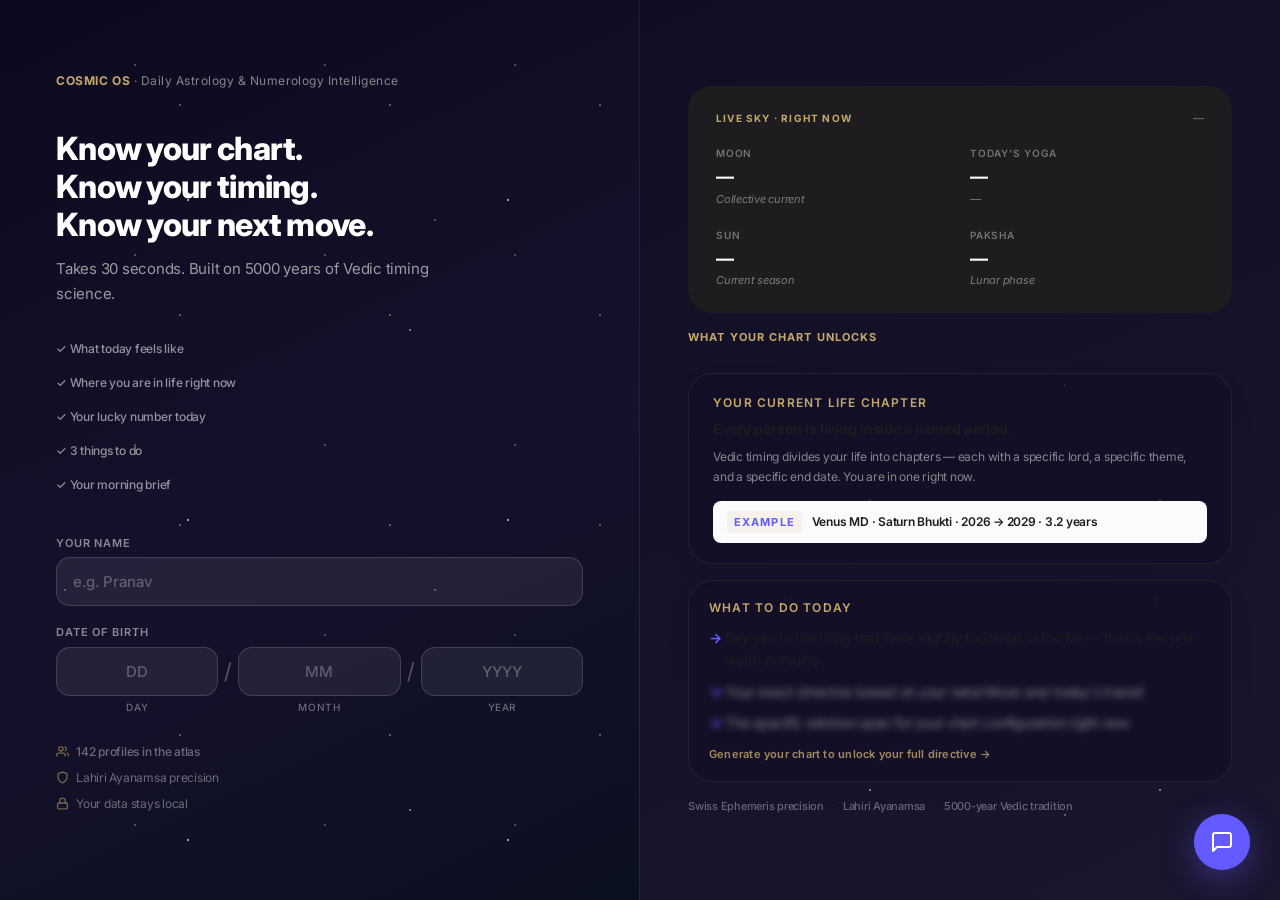
==== commit 9d68a21b: "security: rename .env.example to env.template to resolve scanner vulnerability alert" ====
--- a/src/static/index.html
+++ b/src/static/index.html
@@ -4,8 +4,8 @@
     <meta charset="UTF-8">
     <meta name="viewport" content="width=device-width, initial-scale=1.0">
     <title>Cosmic OS — Vedic Intelligence</title>
-    <link rel="stylesheet" href="style.css?v=7">
-    <link rel="stylesheet" href="numerology-feedback.css?v=2">
+    <link rel="stylesheet" href="style.css?v=9">
+    <link rel="stylesheet" href="numerology-feedback.css?v=4">
     <link rel="stylesheet" href="onboarding_styles.css">
     <link href="https://fonts.googleapis.com/css2?family=Inter:wght@300;400;500;600;700;800&display=swap" rel="stylesheet">
 </head>
@@ -253,6 +253,30 @@
         <div id="strategicView" class="view-panel">
             <div class="panel-inner">
 
+                <!-- STATE OF MIND FILTER (Blended Enabler) -->
+                <div id="stateOfMindDial" class="state-of-mind-dial">
+                    <span class="dial-label">Select Your Focus:</span>
+                    <div class="dial-buttons">
+                        <button class="dial-btn active" data-focus="vitality">🔋 Vitality</button>
+                        <button class="dial-btn" data-focus="career">💼 Career</button>
+                        <button class="dial-btn" data-focus="relationships">🤝 Connection</button>
+                        <button class="dial-btn" data-focus="peace">🏡 Inner Peace</button>
+                    </div>
+                </div>
+
+                <!-- COSMIC WEATHER GAUGE -->
+                <div id="cosmicWeatherWidget" class="weather-widget">
+                    <div class="weather-header">
+                        <span class="weather-title">Today's Cosmic Weather</span>
+                        <span id="weatherCoefficient" class="weather-score">8/10</span>
+                    </div>
+                    <div class="weather-bar-container">
+                        <div id="weatherFill" class="weather-bar-fill" style="width: 80%;"></div>
+                    </div>
+                    <div id="weatherStatus" class="weather-status">Clear Skies & Momentum</div>
+                    <div id="weatherDescription" class="weather-desc">Clear mental focus and physical vitality. Excellent for bold launches, key pitches, and relationship connection.</div>
+                </div>
+
                 <!-- GRAND SYNTHESIS — full picture in one card -->
                 <div id="grandSynthesisCard" class="grand-synthesis hidden">
                     <div class="synthesis-eyebrow">Your Complete Picture</div>
@@ -288,6 +312,39 @@
                         <span class="panch-item"><span class="panch-label">Tithi <span class="qmark" data-tooltip="The lunar day in the Hindu calendar — one of 30 phases of the Moon's cycle. Each Tithi has a quality (auspicious, neutral, challenging) that affects the energy of activities done on that day.">?</span></span><span id="tithiName" class="panch-value"></span></span>
                         <span class="panch-dot">·</span>
                         <span class="panch-item"><span class="panch-label">Yoga <span class="qmark" data-tooltip="A daily combination formed by the Sun and Moon's combined longitude. 27 Yogas cycle through, each with a name and quality that influences the overall flavor of a day.">?</span></span><span id="yogaName" class="panch-value"></span></span>
+                    </div>
+                </div>
+
+                <!-- MONTHLY MILESTONES & CHALLENGES -->
+                <div id="monthlyMilestonesCard" class="milestones-card">
+                    <div class="card-label">Monthly Occasions & Challenges</div>
+                    <div class="milestones-container">
+                        <!-- Lunar Reset Milestone -->
+                        <div id="milestoneLunar" class="milestone-item">
+                            <div class="milestone-icon">🌑</div>
+                            <div class="milestone-content">
+                                <div id="lunarTitle" class="milestone-title">New Moon Intention Reset</div>
+                                <div id="lunarDesc" class="milestone-desc">Set clear personal intentions and daily boundary systems today.</div>
+                            </div>
+                        </div>
+                        
+                        <!-- Peak Power Day Milestone -->
+                        <div id="milestonePeak" class="milestone-item">
+                            <div class="milestone-icon">👑</div>
+                            <div class="milestone-content">
+                                <div id="peakTitle" class="milestone-title">Your Career Peak Day</div>
+                                <div id="peakDesc" class="milestone-desc">Moon transits your 10th house. Perfect for pitches and major professional signings.</div>
+                            </div>
+                        </div>
+
+                        <!-- Planetary Challenge Milestone -->
+                        <div id="milestoneChallenge" class="milestone-item">
+                            <div class="milestone-icon">☄️</div>
+                            <div class="milestone-content">
+                                <div id="challengeTitle" class="milestone-title">The Communication Cleanup Challenge</div>
+                                <div id="challengeDesc" class="milestone-desc">Mercury is Retrograde. Audit outstanding email threads and co-founder terms.</div>
+                            </div>
+                        </div>
                     </div>
                 </div>
 
@@ -420,17 +477,17 @@
 
         <!-- Planetary Positions + Planet Reading — full-width row below Kundali & Life Chapters -->
         <div class="tech-planet-row">
+            <!-- Interpretation — updates on planet tap -->
+            <div class="card interp-card" id="interpCard">
+                <div class="card-label">Planet Reading <span style="font-size:10px;font-weight:400;color:var(--cta);text-transform:none;letter-spacing:0">tap any planet</span></div>
+                <div id="techInterpretation" class="interp-placeholder">
+                    Tap any planet in the grid to see its personalised reading here.
+                </div>
+            </div>
             <div class="card">
                 <div class="card-label">Planetary Positions <span class="qmark" data-tooltip="Tap any planet to read its personalised interpretation. Each planet occupies a zodiac sign and a house — the combination shapes a specific area of your life.">?</span></div>
                 <div class="card-hint">Tap any planet for its reading</div>
                 <div id="planetGrid"></div>
-            </div>
-            <!-- Interpretation — updates on planet tap -->
-            <div class="card interp-card" id="interpCard">
-                <div class="card-label">Planet Reading <span style="font-size:10px;font-weight:400;color:var(--cta);text-transform:none;letter-spacing:0">← tap any planet above</span></div>
-                <div id="techInterpretation" class="interp-placeholder">
-                    Tap any planet in the grid above to see its personalised reading here.
-                </div>
             </div>
         </div>
 
@@ -582,22 +639,24 @@
                 <div class="num-group">
                     <div class="section-title">Life Grid <span class="qmark" data-tooltip="A 3×3 magic square from ancient Chinese numerology. Each cell (1–9) maps a life domain: mental strength, relationships, creativity, discipline. Missing numbers show gaps; repeating numbers show excess.">?</span></div>
                     <div class="section-desc">A 9-cell map of your strengths and missing energies, derived from your birth digits.</div>
-                    <div class="card jy-loshu-card">
-                        <div class="card-label">Lo Shu Grid <span class="qmark tip-right" data-tooltip="Fill each cell with how many times that digit appears in your birth date. Missing cells (shaded) indicate life areas needing attention. Repeated cells are your natural strengths.">?</span></div>
-                        <table class="jy-loshu-table" id="jyLoShuTable">
-                            <tbody>
-                                <tr><td></td><td></td><td></td></tr>
-                                <tr><td></td><td></td><td></td></tr>
-                                <tr><td></td><td></td><td></td></tr>
-                            </tbody>
-                        </table>
-                        <div class="jy-missing-line">Missing: <span id="jyMissingNums">—</span></div>
-                        <div class="jy-loshu-legend">× = times digit appears in date of birth · shaded = absent</div>
-                    </div>
-                    <!-- Missing Number Remedies -->
-                    <div id="jyRemediesSection" class="jy-remedies-section">
-                        <div class="jy-section-heading">Missing Number Remedies</div>
-                        <div class="jy-remedies-row" id="jyRemediesRow"></div>
+                    <div class="jy-grid-remedies-row">
+                        <div class="card jy-loshu-card">
+                            <div class="card-label">Lo Shu Grid <span class="qmark tip-right" data-tooltip="Fill each cell with how many times that digit appears in your birth date. Missing cells (shaded) indicate life areas needing attention. Repeated cells are your natural strengths.">?</span></div>
+                            <table class="jy-loshu-table" id="jyLoShuTable">
+                                <tbody>
+                                    <tr><td></td><td></td><td></td></tr>
+                                    <tr><td></td><td></td><td></td></tr>
+                                    <tr><td></td><td></td><td></td></tr>
+                                </tbody>
+                            </table>
+                            <div class="jy-missing-line">Missing: <span id="jyMissingNums">—</span></div>
+                            <div class="jy-loshu-legend">× = times digit appears in date of birth · shaded = absent</div>
+                        </div>
+                        <!-- Missing Number Remedies -->
+                        <div id="jyRemediesSection" class="jy-remedies-section">
+                            <div class="jy-section-heading">Missing Number Remedies</div>
+                            <div class="jy-remedies-row" id="jyRemediesRow"></div>
+                        </div>
                     </div>
                 </div>
 
@@ -756,7 +815,53 @@
         </div>
     </div>
 
-    <script src="app.js?v=11"></script>
+    <!-- Conversational Sanctuary Chatbot Widget -->
+    <div id="cosmicChatTrigger" class="chat-trigger" onclick="toggleCosmicChat()" title="Open Cosmic Coach Sanctuary">
+        <svg xmlns="http://www.w3.org/2000/svg" width="24" height="24" viewBox="0 0 24 24" fill="none" stroke="currentColor" stroke-width="2" stroke-linecap="round" stroke-linejoin="round" class="feather feather-message-square"><path d="M21 15a2 2 0 0 1-2 2H7l-4 4V5a2 2 0 0 1 2-2h14a2 2 0 0 1 2 2z"></path></svg>
+        <span class="chat-trigger-pulse"></span>
+    </div>
+
+    <div id="cosmicChatWindow" class="chat-window hidden">
+        <div class="chat-header">
+            <div class="chat-header-title">
+                <span class="chat-status-dot"></span>
+                Cosmic Sanctuary Chat
+            </div>
+            <button class="chat-close-btn" onclick="toggleCosmicChat()" title="Close chat">×</button>
+        </div>
+        <div class="chat-messages" id="cosmicChatMessages">
+            <div class="chat-message system">
+                Greetings. I am your Cosmic OS executive strategic coach. You can type or speak a question about your birth chart, Vimshottari Dasha cycles, transits, or business timing, and I will synthesize personalized, actionable guidance.
+            </div>
+        </div>
+        
+        <!-- Voice Transcript Indicator -->
+        <div id="chatVoiceIndicator" class="voice-indicator hidden">
+            <span class="voice-ripple"></span>
+            Listening...
+        </div>
+
+        <div class="chat-input-area">
+            <div class="chat-input-row">
+                <input type="text" id="cosmicChatInput" placeholder="Ask about your dasha, career, timing..." onkeydown="handleChatKey(event)">
+                <!-- Voice Activation Command Button -->
+                <button id="cosmicVoiceBtn" class="chat-voice-btn" onclick="toggleVoiceInput()" title="Speak your question (Voice Command)">
+                    <svg xmlns="http://www.w3.org/2000/svg" width="18" height="18" viewBox="0 0 24 24" fill="none" stroke="currentColor" stroke-width="2" stroke-linecap="round" stroke-linejoin="round" class="feather feather-mic"><path d="M12 1a3 3 0 0 0-3 3v8a3 3 0 0 0 6 0V4a3 3 0 0 0-3-3z"></path><path d="M19 10v2a7 7 0 0 1-14 0v-2"></path><line x1="12" y1="19" x2="12" y2="23"></line><line x1="8" y1="23" x2="16" y2="23"></line></svg>
+                </button>
+                <button class="chat-send-btn" onclick="sendChatMessage()" title="Send message">
+                    <svg xmlns="http://www.w3.org/2000/svg" width="18" height="18" viewBox="0 0 24 24" fill="none" stroke="currentColor" stroke-width="2" stroke-linecap="round" stroke-linejoin="round" class="feather feather-send"><line x1="22" y1="2" x2="11" y2="13"></line><polygon points="22 2 15 22 11 13 2 9 22 2"></polygon></svg>
+                </button>
+            </div>
+            
+            <!-- Token Consumption Widget -->
+            <div class="chat-token-widget" id="chatTokenWidget">
+                <span class="token-icon">✦</span>
+                <span class="token-metrics">Tokens: <span id="tokenPrompt" class="token-val">0</span> in · <span id="tokenCompletion" class="token-val">0</span> out · <span id="tokenTotal" class="token-val">0</span> total</span>
+            </div>
+        </div>
+    </div>
+
+    <script src="app.js?v=13"></script>
     <script src="numerology-feedback.js?v=7"></script>
 </body>
 </html>
--- a/src/static/style.css
+++ b/src/static/style.css
@@ -751,10 +751,26 @@
 @media (min-width: 900px) {
     .brief-timing-row {
         flex-direction: row;
-        align-items: flex-start;
+        align-items: stretch;
     }
-    .brief-timing-row > #morningBriefSection { flex: 1.1; }
-    .brief-timing-row > .timing-col         { flex: 0.9; min-width: 0; }
+    .brief-timing-row > #morningBriefSection {
+        flex: 1.1;
+        display: flex;
+        flex-direction: column;
+    }
+    .brief-timing-row > #morningBriefSection .brief-card { flex: 1; }
+    .brief-timing-row > .timing-col {
+        flex: 0.9;
+        min-width: 0;
+        display: flex;
+        flex-direction: column;
+    }
+    #timingAdvisorSection {
+        flex: 1;
+        display: flex;
+        flex-direction: column;
+    }
+    #timingAdvisorSection > .card { flex: 1; }
 }
 
 /* ── CARDS ── */
@@ -3025,6 +3041,7 @@
 .results-screen .pulse-strategy     { color: rgba(255,255,255,0.58); }
 .results-screen .planet-name        { color: rgba(255,255,255,0.90); }
 .results-screen .planet-pos         { color: rgba(255,255,255,0.48); }
+.results-screen .interp-planet-name { color: rgba(255,255,255,0.95); }
 .results-screen .interp-body        { color: rgba(255,255,255,0.80); }
 .results-screen .interp-placeholder { color: rgba(255,255,255,0.35); }
 .results-screen .interp-section-label { color: rgba(200,168,106,0.65); }
@@ -3650,3 +3667,442 @@
     h1, h2, h3 { color: #000 !important; }
     a { color: #333 !important; text-decoration: none; }
 }
+
+/* ── Conversational Sanctuary Chatbot ── */
+.chat-trigger {
+    position: fixed;
+    bottom: 30px;
+    right: 30px;
+    width: 56px;
+    height: 56px;
+    background: #635bff;
+    color: #ffffff;
+    border-radius: 50%;
+    display: flex;
+    align-items: center;
+    justify-content: center;
+    cursor: pointer;
+    z-index: 1000;
+    box-shadow: 0 8px 32px rgba(99, 91, 255, 0.4);
+    transition: all 0.3s cubic-bezier(0.16, 1, 0.3, 1);
+}
+.chat-trigger:hover {
+    transform: scale(1.08) translateY(-2px);
+    box-shadow: 0 12px 40px rgba(99, 91, 255, 0.5);
+}
+.chat-trigger-pulse {
+    position: absolute;
+    width: 100%;
+    height: 100%;
+    border-radius: 50%;
+    background: rgba(99, 91, 255, 0.4);
+    animation: trigger-pulse 2s infinite;
+    z-index: -1;
+}
+@keyframes trigger-pulse {
+    0% { transform: scale(1); opacity: 1; }
+    100% { transform: scale(1.6); opacity: 0; }
+}
+.chat-window {
+    position: fixed;
+    bottom: 100px;
+    right: 30px;
+    width: 380px;
+    height: 500px;
+    background: rgba(12, 10, 30, 0.90);
+    backdrop-filter: blur(20px);
+    -webkit-backdrop-filter: blur(20px);
+    border: 1px solid rgba(255, 255, 255, 0.08);
+    border-radius: 16px;
+    box-shadow: 0 16px 48px rgba(0, 0, 0, 0.5);
+    display: flex;
+    flex-direction: column;
+    z-index: 1000;
+    overflow: hidden;
+    transition: all 0.4s cubic-bezier(0.16, 1, 0.3, 1);
+}
+.chat-window.hidden {
+    opacity: 0;
+    transform: translateY(20px) scale(0.95);
+    pointer-events: none;
+}
+.chat-header {
+    background: rgba(255, 255, 255, 0.03);
+    padding: 16px 20px;
+    border-bottom: 1px solid rgba(255, 255, 255, 0.06);
+    display: flex;
+    align-items: center;
+    justify-content: space-between;
+}
+.chat-header-title {
+    font-family: 'Inter', -apple-system, sans-serif;
+    font-size: 14px;
+    font-weight: 600;
+    color: #ffffff;
+    letter-spacing: -0.011em;
+    display: flex;
+    align-items: center;
+    gap: 8px;
+}
+.chat-status-dot {
+    width: 8px;
+    height: 8px;
+    background: #10b981;
+    border-radius: 50%;
+    display: inline-block;
+    box-shadow: 0 0 8px #10b981;
+}
+.chat-close-btn {
+    background: transparent;
+    border: none;
+    color: rgba(255, 255, 255, 0.4);
+    font-size: 20px;
+    cursor: pointer;
+    transition: color 0.2s;
+    line-height: 1;
+    padding: 4px;
+}
+.chat-close-btn:hover {
+    color: #ffffff;
+}
+.chat-messages {
+    flex: 1;
+    padding: 20px;
+    overflow-y: auto;
+    display: flex;
+    flex-direction: column;
+    gap: 12px;
+}
+.chat-message {
+    padding: 12px 16px;
+    border-radius: 12px;
+    font-family: 'Inter', -apple-system, sans-serif;
+    font-size: 13px;
+    line-height: 1.5;
+    max-width: 85%;
+    word-wrap: break-word;
+}
+.chat-message.system {
+    background: rgba(200, 168, 106, 0.06);
+    border: 1px solid rgba(200, 168, 106, 0.12);
+    color: rgba(255, 255, 255, 0.85);
+    align-self: flex-start;
+}
+.chat-message.user {
+    background: #635bff;
+    color: #ffffff;
+    align-self: flex-end;
+}
+.chat-message.coach {
+    background: rgba(255, 255, 255, 0.04);
+    border: 1px solid rgba(255, 255, 255, 0.05);
+    color: rgba(255, 255, 255, 0.90);
+    align-self: flex-start;
+}
+.chat-message.error {
+    background: rgba(239, 68, 68, 0.08);
+    border: 1px solid rgba(239, 68, 68, 0.15);
+    color: #f87171;
+    align-self: flex-start;
+}
+.chat-message.typing {
+    background: rgba(255, 255, 255, 0.03);
+    color: rgba(255, 255, 255, 0.4);
+    align-self: flex-start;
+    display: flex;
+    align-items: center;
+    gap: 4px;
+}
+.chat-message.typing span {
+    width: 4px;
+    height: 4px;
+    background: rgba(255, 255, 255, 0.4);
+    border-radius: 50%;
+    animation: typing-dots 1.4s infinite both;
+}
+.chat-message.typing span:nth-child(2) { animation-delay: 0.2s; }
+.chat-message.typing span:nth-child(3) { animation-delay: 0.4s; }
+@keyframes typing-dots {
+    0% { opacity: 0.2; transform: scale(1); }
+    20% { opacity: 1; transform: scale(1.2); }
+    100% { opacity: 0.2; transform: scale(1); }
+}
+.chat-input-area {
+    padding: 16px 20px;
+    background: rgba(255, 255, 255, 0.02);
+    border-top: 1px solid rgba(255, 255, 255, 0.05);
+    display: flex;
+    flex-direction: column;
+}
+.chat-input-row {
+    display: flex;
+    align-items: center;
+    gap: 8px;
+}
+#cosmicChatInput {
+    flex: 1;
+    background: rgba(255, 255, 255, 0.04);
+    border: 1px solid rgba(255, 255, 255, 0.08);
+    border-radius: 8px;
+    padding: 10px 14px;
+    font-family: 'Inter', -apple-system, sans-serif;
+    font-size: 13px;
+    color: #ffffff;
+    outline: none;
+    transition: all 0.2s;
+}
+#cosmicChatInput:focus {
+    border-color: rgba(99, 91, 255, 0.5);
+    background: rgba(255, 255, 255, 0.06);
+}
+.chat-voice-btn, .chat-send-btn {
+    background: rgba(255, 255, 255, 0.04);
+    border: 1px solid rgba(255, 255, 255, 0.08);
+    color: rgba(255, 255, 255, 0.8);
+    width: 38px;
+    height: 38px;
+    border-radius: 8px;
+    display: flex;
+    align-items: center;
+    justify-content: center;
+    cursor: pointer;
+    transition: all 0.2s;
+}
+.chat-voice-btn:hover {
+    background: rgba(200, 168, 106, 0.1);
+    border-color: rgba(200, 168, 106, 0.2);
+    color: #C8A86A;
+}
+.chat-voice-btn.recording {
+    background: rgba(239, 68, 68, 0.2);
+    border-color: rgba(239, 68, 68, 0.4);
+    color: #ef4444;
+    animation: voice-pulse 1.5s infinite;
+}
+@keyframes voice-pulse {
+    0% { transform: scale(1); }
+    50% { transform: scale(1.05); }
+    100% { transform: scale(1); }
+}
+.chat-send-btn:hover {
+    background: rgba(99, 91, 255, 0.15);
+    border-color: rgba(99, 91, 255, 0.3);
+    color: #635bff;
+}
+.voice-indicator {
+    padding: 6px 20px;
+    font-size: 11px;
+    color: #ef4444;
+    display: flex;
+    align-items: center;
+    gap: 8px;
+    background: rgba(239, 68, 68, 0.05);
+}
+.voice-ripple {
+    width: 6px;
+    height: 6px;
+    background: #ef4444;
+    border-radius: 50%;
+    box-shadow: 0 0 6px #ef4444;
+    animation: ripple 1.2s infinite;
+}
+@keyframes ripple {
+    0% { transform: scale(1); opacity: 1; }
+    100% { transform: scale(2.5); opacity: 0; }
+}
+
+/* ── Token Consumption Widget ── */
+.chat-token-widget {
+    margin-top: 10px;
+    font-family: 'Inter', -apple-system, sans-serif;
+    font-size: 11px;
+    color: rgba(255, 255, 255, 0.4);
+    border-top: 1px solid rgba(255, 255, 255, 0.04);
+    padding-top: 8px;
+    display: flex;
+    align-items: center;
+    gap: 6px;
+}
+.token-icon {
+    color: #C8A86A;
+    font-size: 12px;
+}
+.token-metrics {
+    letter-spacing: -0.01em;
+}
+.token-val {
+    color: rgba(255, 255, 255, 0.8);
+    font-weight: 500;
+}
+
+@media (max-width: 480px) {
+    .chat-window {
+        bottom: 0;
+        right: 0;
+        width: 100%;
+        height: 100%;
+        border-radius: 0;
+        border: none;
+    }
+}
+
+/* ── State of Mind Dial (Blended Enabler) ── */
+.state-of-mind-dial {
+    display: flex;
+    flex-direction: column;
+    gap: 8px;
+    margin-bottom: 24px;
+    padding: 16px 24px;
+    background: var(--surface);
+    border-radius: var(--radius-sm);
+    box-shadow: var(--shadow);
+    border: 1px solid var(--border);
+    animation: fadeIn 0.4s ease-out;
+}
+.dial-label {
+    font-size: 11px;
+    text-transform: uppercase;
+    font-weight: 600;
+    color: var(--muted);
+    letter-spacing: 0.05em;
+}
+.dial-buttons {
+    display: flex;
+    gap: 8px;
+    flex-wrap: wrap;
+}
+.dial-btn {
+    padding: 8px 16px;
+    font-size: 13px;
+    font-weight: 500;
+    border-radius: 20px;
+    border: 1px solid rgba(0,0,0,0.06);
+    background: var(--bg);
+    color: var(--text);
+    cursor: pointer;
+    transition: all 0.25s cubic-bezier(0.4, 0, 0.2, 1);
+}
+.dial-btn:hover {
+    background: var(--surface);
+    border-color: rgba(99, 91, 255, 0.2);
+    transform: translateY(-1px);
+}
+.dial-btn.active {
+    background: var(--accent);
+    color: #ffffff;
+    border-color: var(--accent);
+    box-shadow: 0 4px 12px rgba(99, 91, 255, 0.15);
+}
+
+/* ── Cosmic Weather Gauge ── */
+.weather-widget {
+    background: var(--surface);
+    padding: 24px;
+    border-radius: var(--radius);
+    border: 1px solid var(--border);
+    box-shadow: var(--shadow);
+    margin-bottom: 24px;
+    display: flex;
+    flex-direction: column;
+    gap: 12px;
+}
+.weather-header {
+    display: flex;
+    justify-content: space-between;
+    align-items: center;
+}
+.weather-title {
+    font-size: 14px;
+    font-weight: 600;
+    color: var(--text);
+}
+.weather-score {
+    font-size: 16px;
+    font-weight: 700;
+    color: var(--accent);
+    background: rgba(99, 91, 255, 0.06);
+    padding: 2px 10px;
+    border-radius: 12px;
+}
+.weather-bar-container {
+    height: 8px;
+    background: rgba(0,0,0,0.03);
+    border-radius: 4px;
+    overflow: hidden;
+    position: relative;
+}
+.weather-bar-fill {
+    height: 100%;
+    background: linear-gradient(90deg, #635bff, #a855f7);
+    border-radius: 4px;
+    transition: width 0.8s cubic-bezier(0.4, 0, 0.2, 1);
+}
+.weather-status {
+    font-size: 15px;
+    font-weight: 600;
+    color: var(--text);
+}
+.weather-desc {
+    font-size: 13px;
+    color: var(--muted);
+    line-height: 1.45;
+}
+
+/* ── Monthly Milestones & Challenges ── */
+.milestones-card {
+    background: var(--surface);
+    padding: 24px;
+    border-radius: var(--radius);
+    border: 1px solid var(--border);
+    box-shadow: var(--shadow);
+    margin-bottom: 24px;
+}
+.milestones-container {
+    display: grid;
+    grid-template-columns: 1fr;
+    gap: 16px;
+    margin-top: 16px;
+}
+@media (min-width: 768px) {
+    .milestones-container {
+        grid-template-columns: 1fr 1fr 1fr;
+    }
+}
+.milestone-item {
+    display: flex;
+    gap: 14px;
+    padding: 16px;
+    background: var(--bg);
+    border-radius: var(--radius-sm);
+    border: 1px solid rgba(0,0,0,0.03);
+    transition: all 0.25s ease;
+}
+.milestone-item:hover {
+    background: var(--surface);
+    border-color: rgba(99, 91, 255, 0.15);
+    box-shadow: var(--shadow);
+    transform: translateY(-2px);
+}
+.milestone-icon {
+    font-size: 24px;
+    display: flex;
+    align-items: flex-start;
+    padding-top: 2px;
+}
+.milestone-content {
+    display: flex;
+    flex-direction: column;
+    gap: 4px;
+}
+.milestone-title {
+    font-size: 13px;
+    font-weight: 600;
+    color: var(--text);
+}
+.milestone-desc {
+    font-size: 11px;
+    color: var(--muted);
+    line-height: 1.4;
+}
+
+
--- a/src/static/numerology-feedback.css
+++ b/src/static/numerology-feedback.css
@@ -146,6 +146,24 @@
     min-width: 220px;
 }
 
+/* Life Grid + Remedies side by side */
+.jy-grid-remedies-row {
+    display: flex;
+    gap: 24px;
+    align-items: flex-start;
+}
+.jy-grid-remedies-row > .jy-loshu-card {
+    flex: 0 0 300px;
+}
+.jy-grid-remedies-row > .jy-remedies-section {
+    flex: 1;
+    margin-top: 0;
+}
+@media (max-width: 768px) {
+    .jy-grid-remedies-row { flex-direction: column; }
+    .jy-grid-remedies-row > .jy-loshu-card { flex: none; }
+}
+
 .jy-loshu-table {
     border-collapse: separate;
     border-spacing: 6px;
@@ -191,7 +209,7 @@
 .jy-missing-line {
     font-size: 12px;
     color: var(--muted);
-    text-align: center;
+    text-align: left;
     margin-top: 4px;
 }
 
